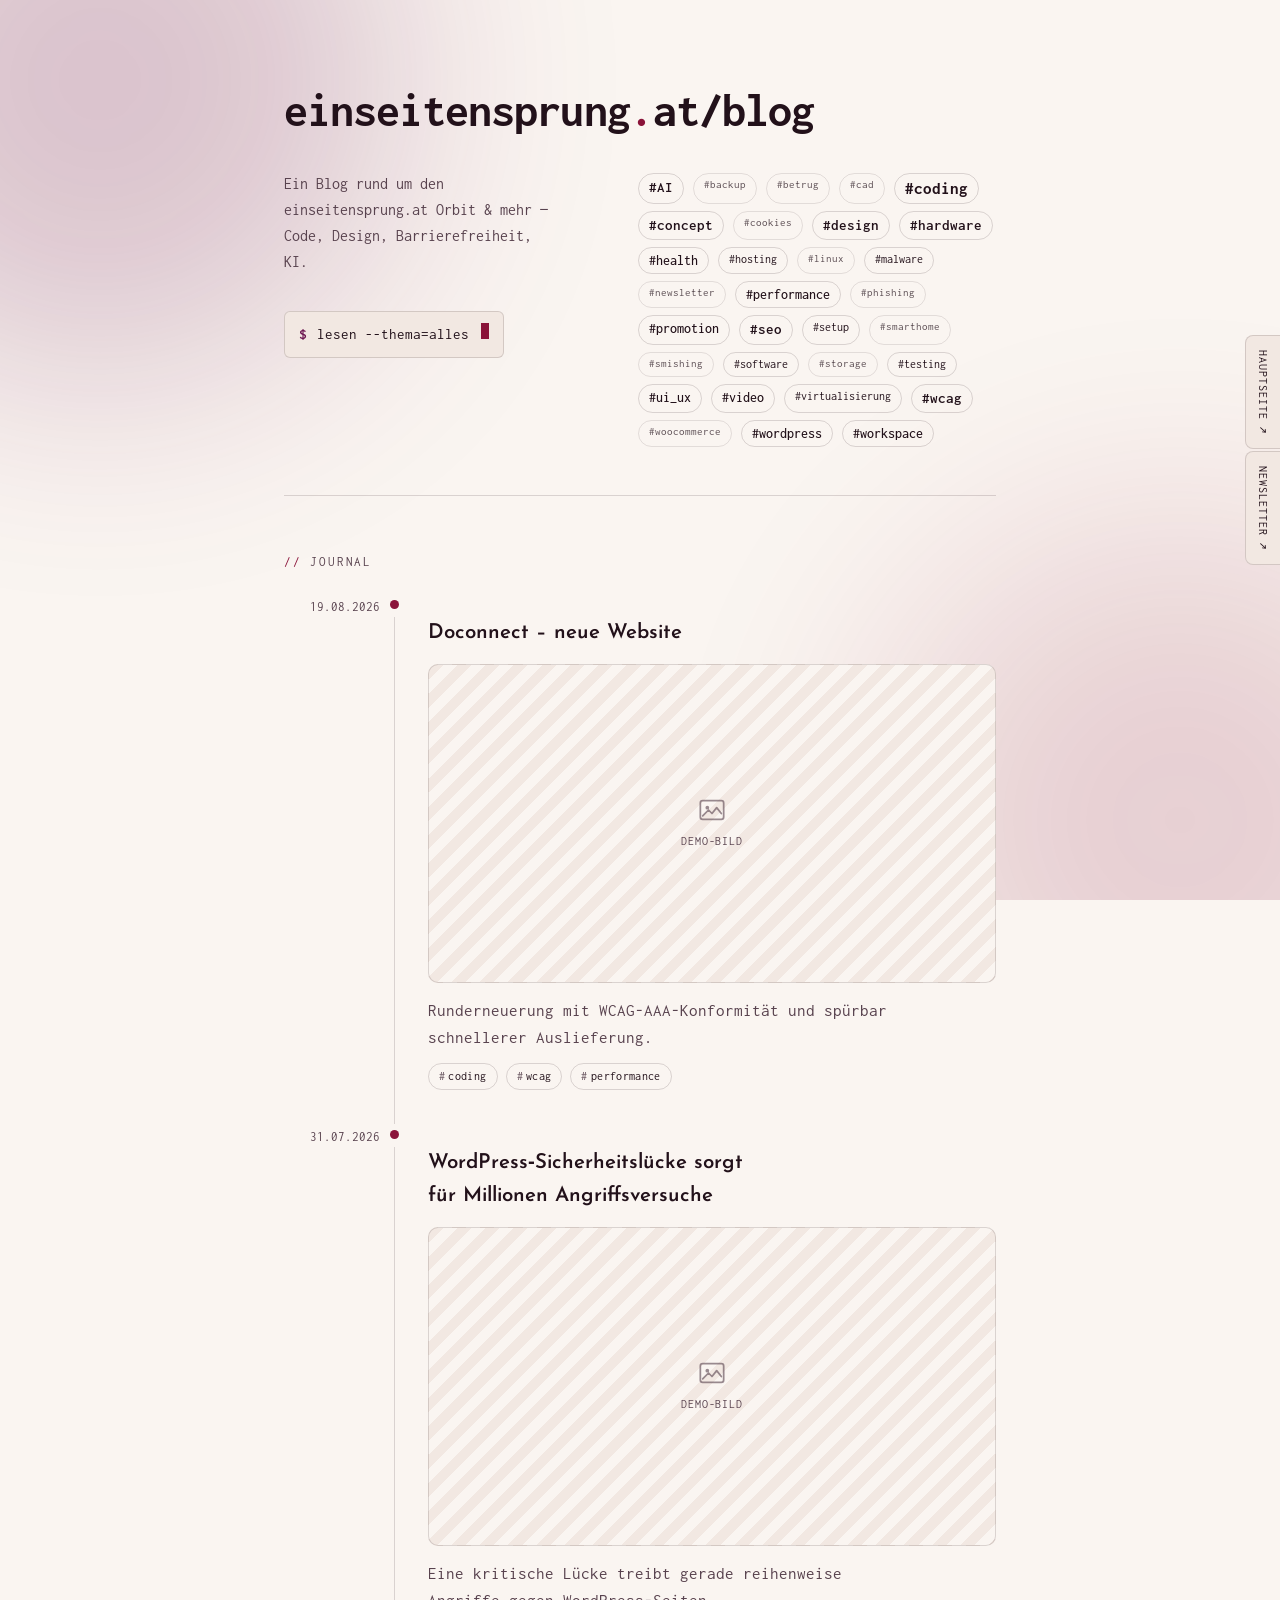
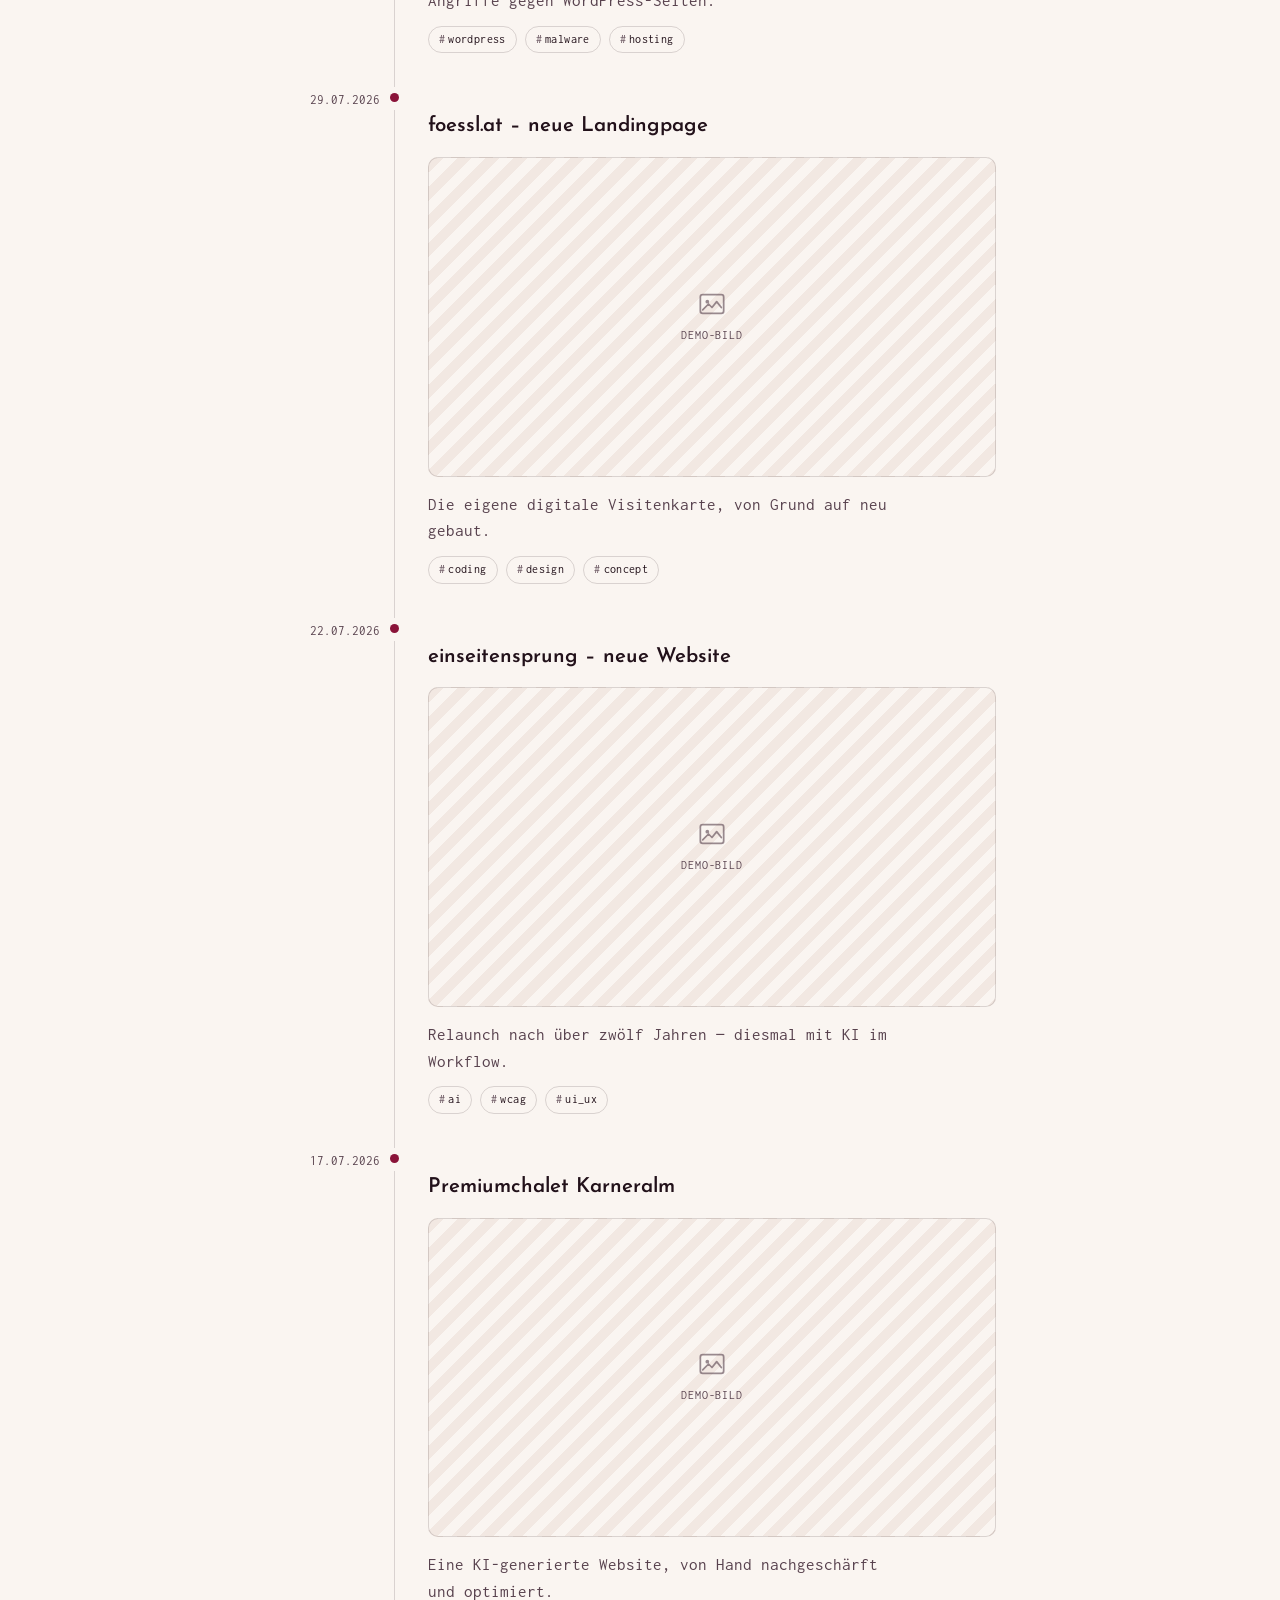
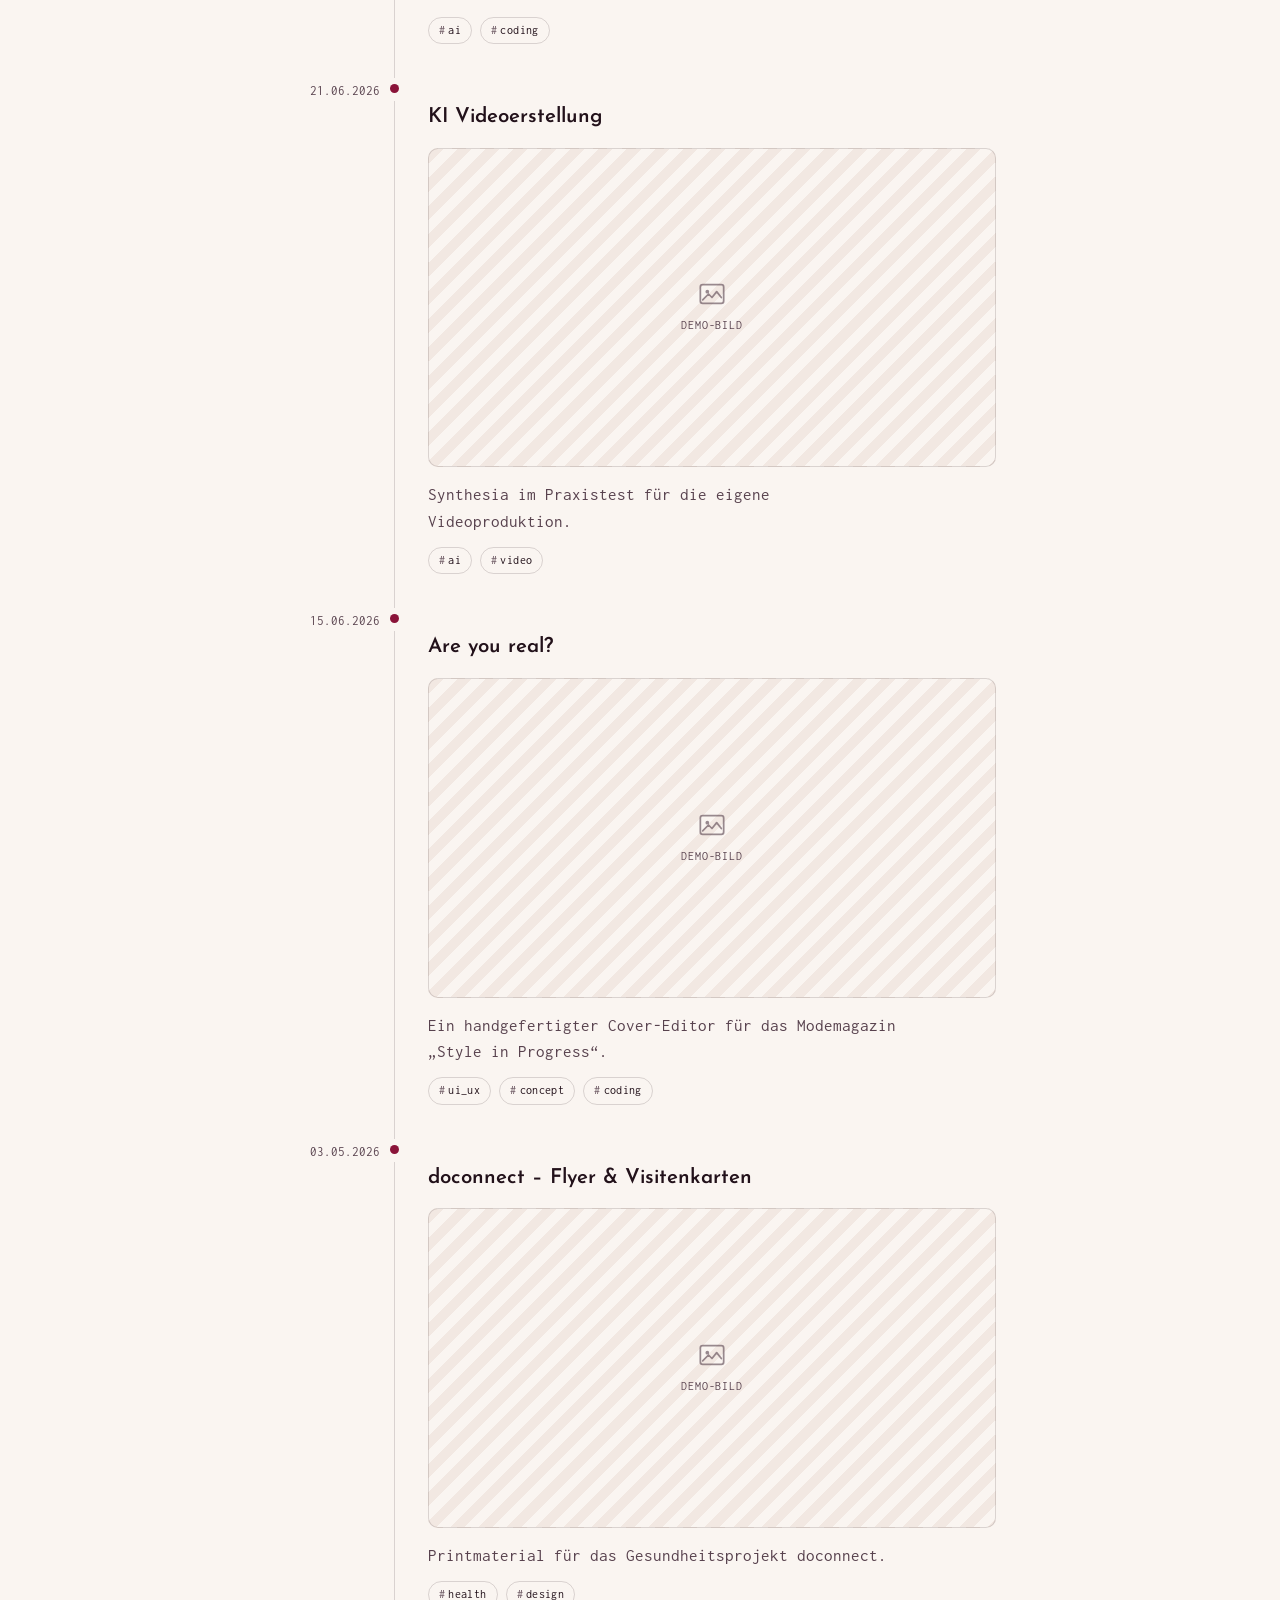
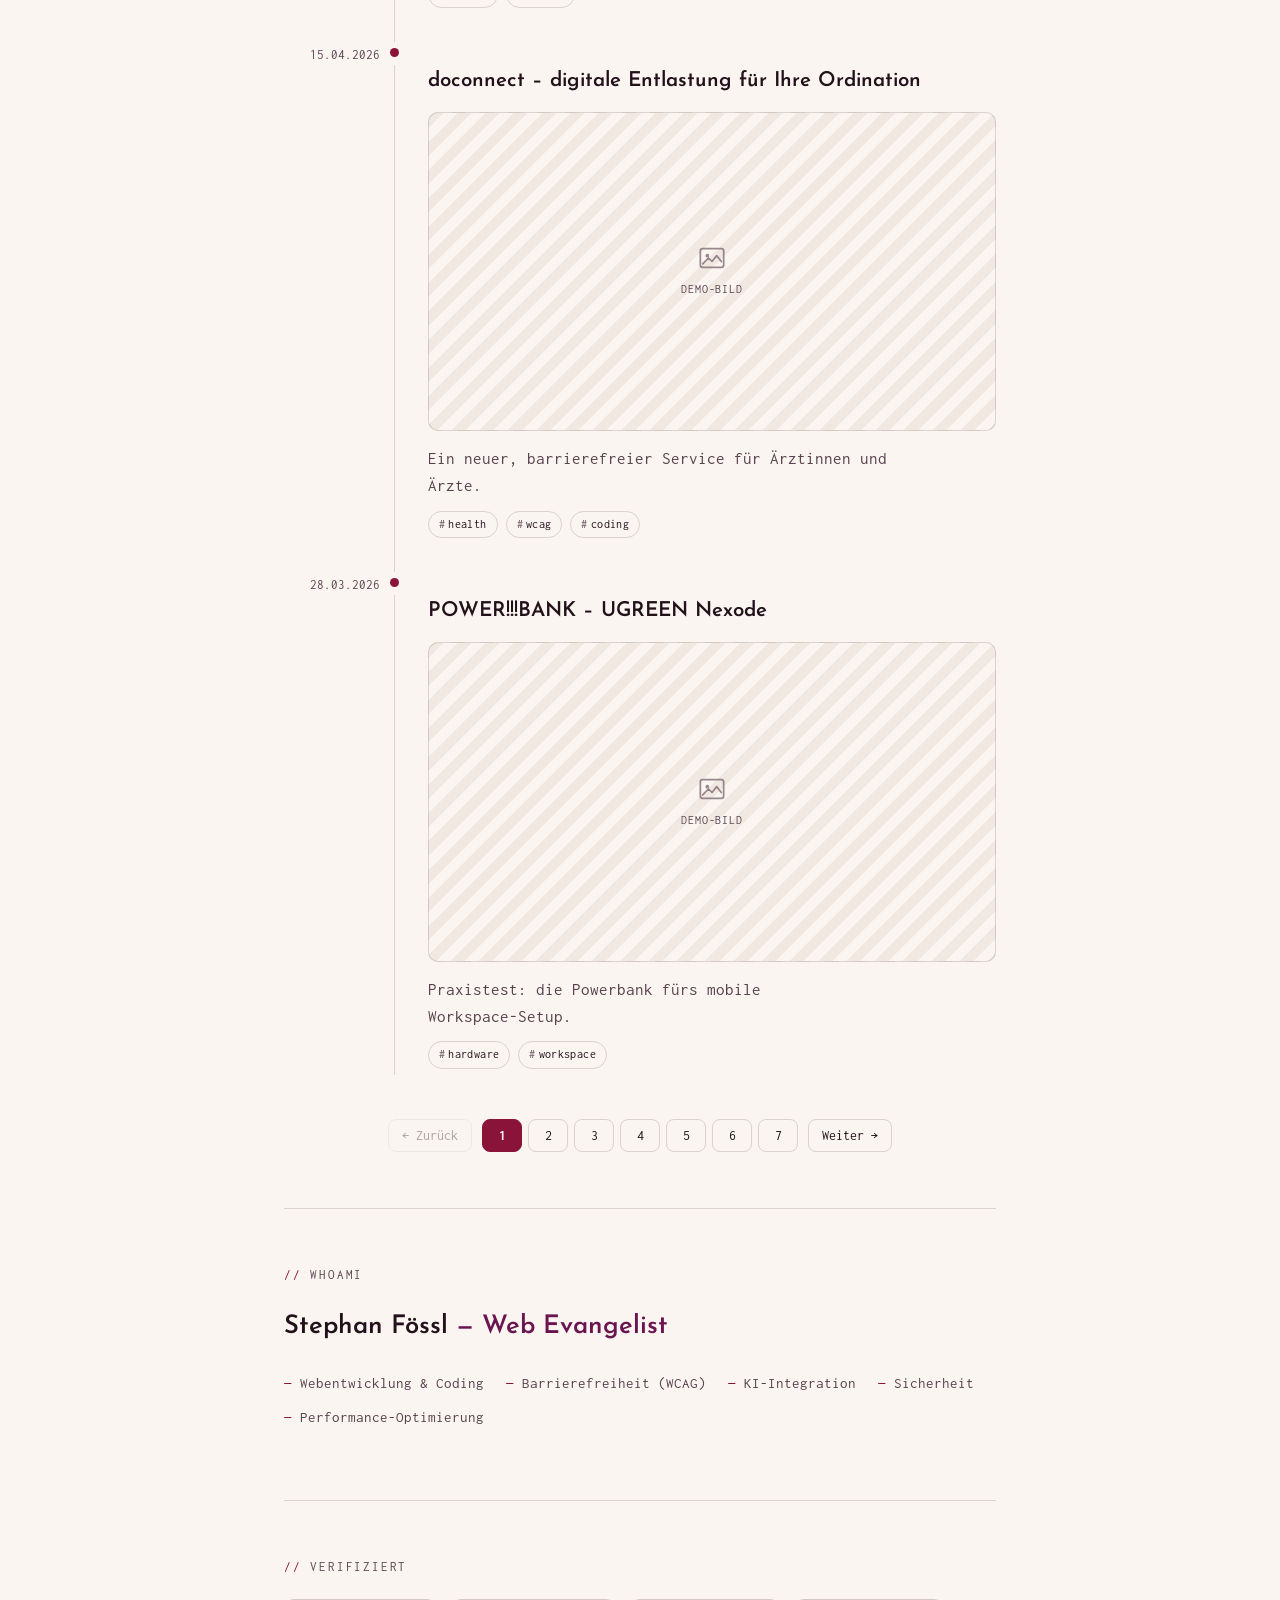
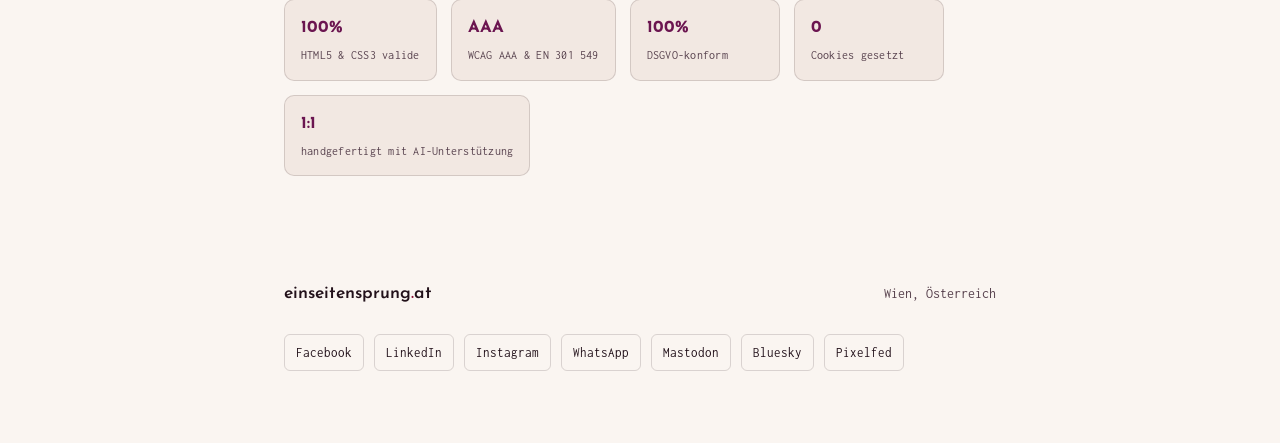
==== index.html @ eaf0a6da "Mobile: Floating Action Button für Hauptseite/Newsletter ergänzen Unter 900px Breite ersetzt ein FAB" ====
<!doctype html>
<html lang="de">
<head>
<meta charset="utf-8">
<meta name="viewport" content="width=device-width, initial-scale=1">
<title>Einseitensprung Journal</title>
<meta name="description" content="Ein handgebauter Onepager im Look von einseitensprung.at/blog — Journal-Feed, Verifiziert-Siegel und Kontakt.">
<link rel="preconnect" href="https://fonts.googleapis.com">
<link rel="preconnect" href="https://fonts.gstatic.com" crossorigin>
<link href="https://fonts.googleapis.com/css2?family=Josefin+Sans:wght@300;500;600;700&family=Inconsolata:wght@400;500;700&display=swap" rel="stylesheet">
<link rel="stylesheet" href="assets/style.css">

</head>
<body>
<svg width="0" height="0" style="position:absolute" aria-hidden="true">
  <symbol id="icon-image" viewBox="0 0 24 24">
    <rect x="2" y="4" width="20" height="16" rx="2" fill="none" stroke="currentColor" stroke-width="1.5"/>
    <circle cx="8" cy="10" r="1.6" fill="currentColor"/>
    <path d="M4 17l5-5 3 3 4-5 4 5" fill="none" stroke="currentColor" stroke-width="1.5" stroke-linecap="round" stroke-linejoin="round"/>
  </symbol>
</svg>
<div class="glow" aria-hidden="true"></div>

<nav class="side-links" aria-label="Schnellzugriff">
  <a href="https://einseitensprung.at/" target="_blank" rel="noopener">Hauptseite &#8599;</a>
  <a href="https://einseitensprung.at/newsletter/" target="_blank" rel="noopener">Newsletter &#8599;</a>
</nav>

<div class="fab" id="fab">
  <button type="button" class="fab-toggle" aria-haspopup="true" aria-expanded="false" aria-controls="fab-menu" aria-label="Schnellzugriff öffnen">
    <span class="fab-icon" aria-hidden="true"></span>
  </button>
  <div class="fab-menu" id="fab-menu">
    <a href="https://einseitensprung.at/" target="_blank" rel="noopener">Hauptseite &#8599;</a>
    <a href="https://einseitensprung.at/newsletter/" target="_blank" rel="noopener">Newsletter &#8599;</a>
  </div>
</div>

<div class="wrap">

  <header class="hero">
    <h1 class="wordmark">einseitensprung<span class="dot">.</span>at/blog</h1>
    <div class="hero-body">
      <div class="intro">
        <p class="tagline">Ein Blog rund um den einseitensprung.at&nbsp;Orbit &amp; mehr &mdash; Code, Design, Barrierefreiheit, KI.</p>
        <div class="prompt">
          <span class="sym">$</span> lesen --thema=alles<span class="cursor" aria-hidden="true"></span>
        </div>
      </div>
      <nav class="tagcloud" aria-label="Themen">
        <a class="cloud-tag t2 c-plum" href="https://einseitensprung.at/blog/search.asp?tag=AI" target="_blank" rel="noopener">#AI</a>
        <a class="cloud-tag t5 c-blue" href="https://einseitensprung.at/blog/search.asp?tag=backup" target="_blank" rel="noopener">#backup</a>
        <a class="cloud-tag t5 c-plum" href="https://einseitensprung.at/blog/search.asp?tag=betrug" target="_blank" rel="noopener">#betrug</a>
        <a class="cloud-tag t5 c-blue" href="https://einseitensprung.at/blog/search.asp?tag=cad" target="_blank" rel="noopener">#cad</a>
        <a class="cloud-tag t1 c-blue" href="https://einseitensprung.at/blog/search.asp?tag=coding" target="_blank" rel="noopener">#coding</a>
        <a class="cloud-tag t2 c-magenta" href="https://einseitensprung.at/blog/search.asp?tag=concept" target="_blank" rel="noopener">#concept</a>
        <a class="cloud-tag t5 c-cyan" href="https://einseitensprung.at/blog/search.asp?tag=cookies" target="_blank" rel="noopener">#cookies</a>
        <a class="cloud-tag t2 c-magenta" href="https://einseitensprung.at/blog/search.asp?tag=design" target="_blank" rel="noopener">#design</a>
        <a class="cloud-tag t2 c-blue" href="https://einseitensprung.at/blog/search.asp?tag=hardware" target="_blank" rel="noopener">#hardware</a>
        <a class="cloud-tag t3 c-cyan" href="https://einseitensprung.at/blog/search.asp?tag=health" target="_blank" rel="noopener">#health</a>
        <a class="cloud-tag t4 c-blue" href="https://einseitensprung.at/blog/search.asp?tag=hosting" target="_blank" rel="noopener">#hosting</a>
        <a class="cloud-tag t5 c-blue" href="https://einseitensprung.at/blog/search.asp?tag=linux" target="_blank" rel="noopener">#linux</a>
        <a class="cloud-tag t4 c-plum" href="https://einseitensprung.at/blog/search.asp?tag=malware" target="_blank" rel="noopener">#malware</a>
        <a class="cloud-tag t5 c-magenta" href="https://einseitensprung.at/blog/search.asp?tag=newsletter" target="_blank" rel="noopener">#newsletter</a>
        <a class="cloud-tag t3 c-lime" href="https://einseitensprung.at/blog/search.asp?tag=performance" target="_blank" rel="noopener">#performance</a>
        <a class="cloud-tag t5 c-plum" href="https://einseitensprung.at/blog/search.asp?tag=phishing" target="_blank" rel="noopener">#phishing</a>
        <a class="cloud-tag t3 c-magenta" href="https://einseitensprung.at/blog/search.asp?tag=promotion" target="_blank" rel="noopener">#promotion</a>
        <a class="cloud-tag t2 c-lime" href="https://einseitensprung.at/blog/search.asp?tag=seo" target="_blank" rel="noopener">#seo</a>
        <a class="cloud-tag t4 c-blue" href="https://einseitensprung.at/blog/search.asp?tag=setup" target="_blank" rel="noopener">#setup</a>
        <a class="cloud-tag t5 c-blue" href="https://einseitensprung.at/blog/search.asp?tag=smarthome" target="_blank" rel="noopener">#smarthome</a>
        <a class="cloud-tag t5 c-plum" href="https://einseitensprung.at/blog/search.asp?tag=smishing" target="_blank" rel="noopener">#smishing</a>
        <a class="cloud-tag t4 c-blue" href="https://einseitensprung.at/blog/search.asp?tag=software" target="_blank" rel="noopener">#software</a>
        <a class="cloud-tag t5 c-blue" href="https://einseitensprung.at/blog/search.asp?tag=storage" target="_blank" rel="noopener">#storage</a>
        <a class="cloud-tag t4 c-lime" href="https://einseitensprung.at/blog/search.asp?tag=testing" target="_blank" rel="noopener">#testing</a>
        <a class="cloud-tag t3 c-magenta" href="https://einseitensprung.at/blog/search.asp?tag=ui_ux" target="_blank" rel="noopener">#ui_ux</a>
        <a class="cloud-tag t3 c-plum" href="https://einseitensprung.at/blog/search.asp?tag=video" target="_blank" rel="noopener">#video</a>
        <a class="cloud-tag t4 c-blue" href="https://einseitensprung.at/blog/search.asp?tag=virtualisierung" target="_blank" rel="noopener">#virtualisierung</a>
        <a class="cloud-tag t2 c-cyan" href="https://einseitensprung.at/blog/search.asp?tag=wcag" target="_blank" rel="noopener">#wcag</a>
        <a class="cloud-tag t5 c-blue" href="https://einseitensprung.at/blog/search.asp?tag=woocommerce" target="_blank" rel="noopener">#woocommerce</a>
        <a class="cloud-tag t3 c-blue" href="https://einseitensprung.at/blog/search.asp?tag=wordpress" target="_blank" rel="noopener">#wordpress</a>
        <a class="cloud-tag t3 c-blue" href="https://einseitensprung.at/blog/search.asp?tag=workspace" target="_blank" rel="noopener">#workspace</a>
      </nav>
    </div>
  </header>

  <main>

  <section aria-labelledby="journal-label">
    <h2 class="label" id="journal-label">journal</h2>

    <div class="rail">

      <div class="rail-item">
        <div class="rail-date">19.08.2026</div>
        <div class="rail-line"></div>
        <div class="entry">
          <h3>Doconnect &ndash; neue Website</h3>
          <div class="entry-media" aria-hidden="true">
            <svg class="entry-media-icon" viewBox="0 0 24 24"><use href="#icon-image"></use></svg>
            <span>Demo-Bild</span>
          </div>
          <p>Runderneuerung mit WCAG&#8209;AAA&#8209;Konformität und spürbar schnellerer Auslieferung.</p>
          <div class="tags">
            <span class="tag">coding</span>
            <span class="tag">wcag</span>
            <span class="tag">performance</span>
          </div>
        </div>
      </div>

      <div class="rail-item">
        <div class="rail-date">31.07.2026</div>
        <div class="rail-line"></div>
        <div class="entry">
          <h3>WordPress&#8209;Sicherheitslücke sorgt für Millionen Angriffsversuche</h3>
          <div class="entry-media" aria-hidden="true">
            <svg class="entry-media-icon" viewBox="0 0 24 24"><use href="#icon-image"></use></svg>
            <span>Demo-Bild</span>
          </div>
          <p>Eine kritische Lücke treibt gerade reihenweise Angriffe gegen WordPress&#8209;Seiten.</p>
          <div class="tags">
            <span class="tag">wordpress</span>
            <span class="tag">malware</span>
            <span class="tag">hosting</span>
          </div>
        </div>
      </div>

      <div class="rail-item">
        <div class="rail-date">29.07.2026</div>
        <div class="rail-line"></div>
        <div class="entry">
          <h3>foessl.at &ndash; neue Landingpage</h3>
          <div class="entry-media" aria-hidden="true">
            <svg class="entry-media-icon" viewBox="0 0 24 24"><use href="#icon-image"></use></svg>
            <span>Demo-Bild</span>
          </div>
          <p>Die eigene digitale Visitenkarte, von Grund auf neu gebaut.</p>
          <div class="tags">
            <span class="tag">coding</span>
            <span class="tag">design</span>
            <span class="tag">concept</span>
          </div>
        </div>
      </div>

      <div class="rail-item">
        <div class="rail-date">22.07.2026</div>
        <div class="rail-line"></div>
        <div class="entry">
          <h3>einseitensprung &ndash; neue Website</h3>
          <div class="entry-media" aria-hidden="true">
            <svg class="entry-media-icon" viewBox="0 0 24 24"><use href="#icon-image"></use></svg>
            <span>Demo-Bild</span>
          </div>
          <p>Relaunch nach über zwölf Jahren &mdash; diesmal mit KI im Workflow.</p>
          <div class="tags">
            <span class="tag">ai</span>
            <span class="tag">wcag</span>
            <span class="tag">ui_ux</span>
          </div>
        </div>
      </div>

      <div class="rail-item">
        <div class="rail-date">17.07.2026</div>
        <div class="rail-line"></div>
        <div class="entry">
          <h3>Premiumchalet Karneralm</h3>
          <div class="entry-media" aria-hidden="true">
            <svg class="entry-media-icon" viewBox="0 0 24 24"><use href="#icon-image"></use></svg>
            <span>Demo-Bild</span>
          </div>
          <p>Eine KI&#8209;generierte Website, von Hand nachgeschärft und optimiert.</p>
          <div class="tags">
            <span class="tag">ai</span>
            <span class="tag">coding</span>
          </div>
        </div>
      </div>

      <div class="rail-item">
        <div class="rail-date">21.06.2026</div>
        <div class="rail-line"></div>
        <div class="entry">
          <h3>KI Videoerstellung</h3>
          <div class="entry-media" aria-hidden="true">
            <svg class="entry-media-icon" viewBox="0 0 24 24"><use href="#icon-image"></use></svg>
            <span>Demo-Bild</span>
          </div>
          <p>Synthesia im Praxistest für die eigene Videoproduktion.</p>
          <div class="tags">
            <span class="tag">ai</span>
            <span class="tag">video</span>
          </div>
        </div>
      </div>

      <div class="rail-item">
        <div class="rail-date">15.06.2026</div>
        <div class="rail-line"></div>
        <div class="entry">
          <h3>Are you real?</h3>
          <div class="entry-media" aria-hidden="true">
            <svg class="entry-media-icon" viewBox="0 0 24 24"><use href="#icon-image"></use></svg>
            <span>Demo-Bild</span>
          </div>
          <p>Ein handgefertigter Cover&#8209;Editor für das Modemagazin „Style in Progress&ldquo;.</p>
          <div class="tags">
            <span class="tag">ui_ux</span>
            <span class="tag">concept</span>
            <span class="tag">coding</span>
          </div>
        </div>
      </div>

      <div class="rail-item">
        <div class="rail-date">03.05.2026</div>
        <div class="rail-line"></div>
        <div class="entry">
          <h3>doconnect &ndash; Flyer &amp; Visitenkarten</h3>
          <div class="entry-media" aria-hidden="true">
            <svg class="entry-media-icon" viewBox="0 0 24 24"><use href="#icon-image"></use></svg>
            <span>Demo-Bild</span>
          </div>
          <p>Printmaterial für das Gesundheitsprojekt doconnect.</p>
          <div class="tags">
            <span class="tag">health</span>
            <span class="tag">design</span>
          </div>
        </div>
      </div>

      <div class="rail-item">
        <div class="rail-date">15.04.2026</div>
        <div class="rail-line"></div>
        <div class="entry">
          <h3>doconnect &ndash; digitale Entlastung für Ihre Ordination</h3>
          <div class="entry-media" aria-hidden="true">
            <svg class="entry-media-icon" viewBox="0 0 24 24"><use href="#icon-image"></use></svg>
            <span>Demo-Bild</span>
          </div>
          <p>Ein neuer, barrierefreier Service für Ärztinnen und Ärzte.</p>
          <div class="tags">
            <span class="tag">health</span>
            <span class="tag">wcag</span>
            <span class="tag">coding</span>
          </div>
        </div>
      </div>

      <div class="rail-item">
        <div class="rail-date">28.03.2026</div>
        <div class="rail-line"></div>
        <div class="entry">
          <h3>POWER!!!BANK &ndash; UGREEN Nexode</h3>
          <div class="entry-media" aria-hidden="true">
            <svg class="entry-media-icon" viewBox="0 0 24 24"><use href="#icon-image"></use></svg>
            <span>Demo-Bild</span>
          </div>
          <p>Praxistest: die Powerbank fürs mobile Workspace&#8209;Setup.</p>
          <div class="tags">
            <span class="tag">hardware</span>
            <span class="tag">workspace</span>
          </div>
        </div>
      </div>

    </div>

    <nav class="pagination" aria-label="Journal-Seiten (Demo)">
      <button type="button" class="page-btn page-prev" disabled>&larr; Zurück</button>
      <div class="page-numbers">
        <button type="button" class="page-btn page-num is-active" aria-current="page">1</button>
        <button type="button" class="page-btn page-num">2</button>
        <button type="button" class="page-btn page-num">3</button>
        <button type="button" class="page-btn page-num">4</button>
        <button type="button" class="page-btn page-num">5</button>
        <button type="button" class="page-btn page-num">6</button>
        <button type="button" class="page-btn page-num">7</button>
      </div>
      <button type="button" class="page-btn page-next">Weiter &rarr;</button>
    </nav>
   
  </section>

  <section aria-labelledby="whoami-label">
    <h2 class="label" id="whoami-label">whoami</h2>
    <div class="about">
      <div class="who">Stephan Fössl <span class="role">— Web Evangelist</span></div>
      <ul class="focus-list">
        <li>Webentwicklung &amp; Coding</li>
        <li>Barrierefreiheit (WCAG)</li>
        <li>KI-Integration</li>
        <li>Sicherheit</li>
        <li>Performance-Optimierung</li>
      </ul>
    </div>
  </section>

  <section aria-labelledby="verified-label">
    <h2 class="label" id="verified-label">verifiziert</h2>
    <div class="seals">
      <div class="seal"><span class="big">100%</span><span class="small">HTML5 &amp; CSS3 valide</span></div>
      <div class="seal"><span class="big">AAA</span><span class="small">WCAG AAA &amp; EN&nbsp;301&nbsp;549</span></div>
      <div class="seal"><span class="big">100%</span><span class="small">DSGVO&#8209;konform</span></div>
      <div class="seal"><span class="big">0</span><span class="small">Cookies gesetzt</span></div>
      <div class="seal"><span class="big">1:1</span><span class="small">handgefertigt mit AI&#8209;Unterstützung</span></div>
    </div>
  </section>

  </main>

  <footer>
    <div class="connect-line">
      <a class="site" href="https://einseitensprung.at/" target="_blank" rel="noopener">einseitensprung<span class="dot">.</span>at</a>
      <span class="meta">Wien, Österreich</span>
    </div>
    <nav class="socials" aria-label="Social Media">
      <a href="https://facebook.com/einseitensprung" target="_blank" rel="noopener">Facebook</a>
      <a href="https://linkedin.com/in/stephan-foessl" target="_blank" rel="noopener">LinkedIn</a>
      <a href="https://www.instagram.com/einseitensprung" target="_blank" rel="noopener">Instagram</a>
      <a href="https://wa.me/+436648585136" target="_blank" rel="noopener">WhatsApp</a>
      <a href="https://wien.rocks/@einseitensprung" target="_blank" rel="noopener">Mastodon</a>
      <a href="https://bsky.app/profile/stephanfoessl.bsky.social" target="_blank" rel="noopener">Bluesky</a>
      <a href="https://pixelfed.social/stephan_foessl" target="_blank" rel="noopener">Pixelfed</a>
    </nav>
    
  </footer>

</div>

<script src="assets/script.js"></script>
</body>
</html>
---- assets/style.css ----
:root{
  --paper:#faf5f1;
  --paper-raised:#f2e8e2;
  --ink:#22111a;
  --ink-soft:#58424e;
  --rule: rgba(34,17,26,0.15);
  --plum:#6b1550;
  --magenta:#8a1339;
  --blue:#1f3a73;
  --lime:#2e4712;
  --cyan:#0e4747;
  --shadow: rgba(34,17,26,0.28);
}

@media (prefers-color-scheme: dark){
  :root:not([data-theme="light"]){
    --paper:#170e14;
    --paper-raised:#241621;
    --ink:#f5ece8;
    --ink-soft:#c7aec0;
    --rule: rgba(245,236,232,0.18);
    --plum:#e35aa8;
    --magenta:#ff7fc4;
    --blue:#86a8ee;
    --lime:#a3c46e;
    --cyan:#5fd6d6;
    --shadow: rgba(0,0,0,0.55);
  }
}

:root[data-theme="dark"]{
  --paper:#170e14;
  --paper-raised:#241621;
  --ink:#f5ece8;
  --ink-soft:#c7aec0;
  --rule: rgba(245,236,232,0.18);
  --plum:#e35aa8;
  --magenta:#ff7fc4;
  --blue:#86a8ee;
  --lime:#a3c46e;
  --cyan:#5fd6d6;
  --shadow: rgba(0,0,0,0.55);
}

*{ box-sizing:border-box; }

.glow{
  position:fixed;
  inset:0;
  overflow:hidden;
  pointer-events:none;
  z-index:0;
}
.glow::before, .glow::after{
  content:"";
  position:absolute;
  width:600px;
  height:600px;
  border-radius:50%;
  filter:blur(120px);
}
.glow::before{ top:-220px; left:-200px; background:var(--plum); opacity:.22; }
.glow::after{ bottom:-220px; right:-200px; background:var(--magenta); opacity:.16; }

.wrap{ position:relative; z-index:1; }

body{
  margin:0;
  background:var(--paper);
  color:var(--ink);
  font-family:'Inconsolata', ui-monospace, 'SFMono-Regular', Menlo, monospace;
  font-size:16px;
  line-height:1.6;
  -webkit-font-smoothing:antialiased;
}

a{ color:var(--plum); }
a:focus-visible, button:focus-visible, .rail-item:focus-visible{
  outline:2px solid var(--magenta);
  outline-offset:3px;
  border-radius:2px;
}

h1,h2,h3,.display{
  font-family:'Josefin Sans', 'Century Gothic', Futura, sans-serif;
  font-weight:600;
  text-wrap:balance;
  margin:0;
}

.wrap{
  max-width:760px;
  margin:0 auto;
  padding:0 24px;
}

/* ---------- Hero ---------- */

.hero{
  padding:72px 0 48px;
  border-bottom:1px solid var(--rule);
}

.wordmark{
  font-family:'Inconsolata', ui-monospace, 'SFMono-Regular', Menlo, monospace;
  font-size:clamp(1.15rem, 6vw, 3rem);
  font-weight:700;
  letter-spacing:-0.02em;
  color:var(--ink);
  white-space:nowrap;
}
.wordmark .dot{
  display:inline-block;
  color:var(--magenta);
  animation:dot-jump 1.8s ease-in-out infinite;
}
@keyframes dot-jump{
  0%, 20%, 50%, 80%, 100%{ transform:translateY(0); }
  40%{ transform:translateY(-0.28em); }
  60%{ transform:translateY(-0.12em); }
}

.hero-body{
  display:flex;
  flex-wrap:wrap;
  gap:36px;
  margin-top:22px;
  align-items:flex-start;
}

.intro{ flex:1 1 260px; min-width:220px; }

.tagline{
  margin-top:0;
  max-width:34ch;
  color:var(--ink-soft);
  font-size:1.02rem;
}

.tagcloud{
  flex:1 1 300px;
  min-width:240px;
  display:flex;
  flex-wrap:wrap;
  align-content:flex-start;
  gap:7px 9px;
  padding-top:2px;
}
.cloud-tag{
  --tag-c:var(--plum);
  text-decoration:none;
  color:var(--ink);
  border:1px solid var(--rule);
  border-radius:999px;
  padding:3px 10px;
  line-height:1.4;
  white-space:nowrap;
}
.cloud-tag:hover, .cloud-tag:focus-visible{
  border-color:var(--tag-c);
  color:var(--tag-c);
  background:var(--paper-raised);
}
.cloud-tag.t1{ font-size:1.05rem; font-weight:700; }
.cloud-tag.t2{ font-size:0.94rem; font-weight:600; }
.cloud-tag.t3{ font-size:0.85rem; font-weight:500; }
.cloud-tag.t4{ font-size:0.76rem; font-weight:400; }
.cloud-tag.t5{ font-size:0.7rem; font-weight:400; opacity:.72; }
.cloud-tag.c-blue{ --tag-c:var(--blue); }
.cloud-tag.c-magenta{ --tag-c:var(--magenta); }
.cloud-tag.c-lime{ --tag-c:var(--lime); }
.cloud-tag.c-cyan{ --tag-c:var(--cyan); }
.cloud-tag.c-plum{ --tag-c:var(--plum); }

.prompt{
  margin-top:20px;
  display:inline-flex;
  align-items:baseline;
  gap:10px;
  font-size:0.95rem;
  color:var(--ink);
  background:var(--paper-raised);
  border:1px solid var(--rule);
  border-radius:6px;
  padding:10px 14px;
}
.prompt .sym{ color:var(--plum); font-weight:700; }
.cursor{
  display:inline-block;
  width:8px; height:1.1em;
  background:var(--magenta);
  margin-left:2px;
  animation:blink 1.1s steps(1) infinite;
  vertical-align:text-bottom;
}
@media (prefers-reduced-motion: reduce){
  .cursor{ animation:none; opacity:.75; }
  .wordmark .dot{ animation:none; }
  .fab-icon, .fab-menu, .fab-menu a{ transition:none; }
}
@keyframes blink{ 50%{ opacity:0; } }

/* ---------- Section labels ---------- */

.label{
  font-family:'Inconsolata', ui-monospace, 'SFMono-Regular', Menlo, monospace;
  font-weight:400;
  font-size:0.8rem;
  letter-spacing:0.14em;
  text-transform:uppercase;
  color:var(--ink-soft);
  margin:0 0 22px;
}
.label::before{ content:"// "; color:var(--magenta); }

section{ padding:56px 0; border-bottom:1px solid var(--rule); }
section:last-of-type{ border-bottom:none; }

/* ---------- Journal / log feed ---------- */

.rail{
  display:grid;
  grid-template-columns:96px 1fr;
  column-gap:48px;
}

.rail-item{
  display:contents;
}

.rail-date{
  grid-column:1;
  position:relative;
  font-size:0.82rem;
  color:var(--ink-soft);
  padding-top:2px;
  text-align:right;
  font-variant-numeric:tabular-nums;
}

.rail-date::after{
  content:"";
  position:absolute;
  top:6px;
  right:-19px;
  width:9px; height:9px;
  border-radius:50%;
  background:var(--magenta);
  box-shadow:0 0 0 3px var(--paper);
}

.rail-line{
  grid-column:1;
  position:relative;
}
.rail-line::before{
  content:"";
  position:absolute;
  top:0; bottom:0;
  right:-15px;
  width:1px;
  background:var(--rule);
}

.entry{
  grid-column:2;
  padding-bottom:34px;
}
.rail-item:last-child .entry{ padding-bottom:6px; }

.entry h3{
  font-size:1.28rem;
  margin-bottom:6px;
  color:var(--ink);
}

.entry p{
  margin:0 0 12px;
  color:var(--ink-soft);
  font-size:1.08rem;
  line-height:1.55;
  max-width:52ch;
}

.tags{ display:flex; flex-wrap:wrap; gap:8px; }
.tag{
  display:inline-flex;
  align-items:center;
  gap:3px;
  font-size:0.76rem;
  letter-spacing:0.03em;
  padding:3px 10px;
  border:1px solid var(--rule);
  border-radius:999px;
  color:var(--ink);
}
.tag::before{ content:"#"; color:var(--ink-soft); }

.entry-media{
  width:100%;
  aspect-ratio:16/9;
  margin:14px 0;
  border:1px solid var(--rule);
  border-radius:10px;
  background:repeating-linear-gradient(135deg, var(--paper-raised) 0px, var(--paper-raised) 10px, var(--paper) 10px, var(--paper) 20px);
  display:flex;
  flex-direction:column;
  align-items:center;
  justify-content:center;
  gap:8px;
  color:var(--ink-soft);
}
.entry-media-icon{ width:28px; height:28px; opacity:.6; }
.entry-media span{
  font-size:0.72rem;
  letter-spacing:0.08em;
  text-transform:uppercase;
}

/* ---------- Pagination ---------- */

.pagination{
  display:flex;
  align-items:center;
  justify-content:center;
  flex-wrap:wrap;
  gap:10px;
  margin-top:44px;
}
.page-numbers{ display:flex; flex-wrap:wrap; gap:6px; }
.page-btn{
  font-family:'Inconsolata', monospace;
  font-size:0.85rem;
  color:var(--ink);
  background:transparent;
  border:1px solid var(--rule);
  border-radius:8px;
  padding:8px 13px;
  cursor:pointer;
  transition:border-color .15s, color .15s, background .15s, transform .15s;
}
.page-btn:hover:not(:disabled):not(.is-active){
  border-color:var(--magenta);
  color:var(--magenta);
  background:var(--paper-raised);
  transform:translateY(-1px);
}
.page-btn:active:not(:disabled):not(.is-active){ transform:translateY(0); }
.page-num{ min-width:40px; text-align:center; }
.page-btn.is-active{
  background:var(--magenta);
  border-color:var(--magenta);
  color:var(--paper);
  font-weight:700;
  cursor:default;
}
.page-btn:disabled{ opacity:.35; cursor:not-allowed; }
.pagination-note{
  width:100%;
  text-align:center;
  margin-top:14px;
  font-size:0.76rem;
  color:var(--ink-soft);
}

/* ---------- About ---------- */

.about{
  display:grid;
  grid-template-columns:1fr;
  gap:18px;
}
.about .who{
  font-family:'Josefin Sans', sans-serif;
  font-size:1.6rem;
  font-weight:600;
}
.about .role{ color:var(--plum); }
.focus-list{
  display:flex;
  flex-wrap:wrap;
  gap:10px 22px;
  margin-top:6px;
  padding:0;
  list-style:none;
  color:var(--ink-soft);
  font-size:0.92rem;
}
.focus-list li::before{ content:"— "; color:var(--magenta); }

/* ---------- Verified / seals ---------- */

.seals{
  display:flex;
  flex-wrap:wrap;
  gap:14px;
}
.seal{
  border:1px solid var(--rule);
  border-radius:10px;
  padding:14px 16px;
  min-width:150px;
  background:var(--paper-raised);
}
.seal .big{
  font-family:'Josefin Sans', sans-serif;
  font-weight:700;
  font-size:1.05rem;
  color:var(--plum);
}
.seal .small{
  display:block;
  margin-top:4px;
  font-size:0.76rem;
  color:var(--ink-soft);
  letter-spacing:0.02em;
}

/* ---------- Sticky side links ---------- */

.side-links{
  position:fixed;
  right:0;
  top:50%;
  transform:translateY(-50%);
  z-index:5;
  display:flex;
  flex-direction:column;
  gap:2px;
}
.side-links a{
  writing-mode:vertical-rl;
  text-orientation:mixed;
  text-decoration:none;
  font-size:0.78rem;
  letter-spacing:0.08em;
  text-transform:uppercase;
  color:var(--ink);
  background:var(--paper-raised);
  border:1px solid var(--rule);
  border-right:none;
  border-radius:8px 0 0 8px;
  padding:14px 7px;
  transition:background .15s, color .15s, padding-right .15s, border-color .15s;
}
.side-links a:hover, .side-links a:focus-visible{
  color:var(--paper);
  background:var(--magenta);
  border-color:var(--magenta);
  padding-right:11px;
}
@media (max-width:900px){
  .side-links{ display:none; }
}

/* ---------- Mobile FAB (Hauptseite / Newsletter) ---------- */

.fab{
  display:none;
  position:fixed;
  right:18px;
  bottom:18px;
  z-index:6;
}
@media (max-width:900px){
  .fab{ display:block; }
}

.fab-toggle{
  width:52px;
  height:52px;
  border-radius:50%;
  border:none;
  background:var(--magenta);
  color:var(--paper);
  display:flex;
  align-items:center;
  justify-content:center;
  cursor:pointer;
  box-shadow:0 8px 20px var(--shadow);
  transition:background .15s;
}
.fab-icon{
  position:relative;
  width:16px;
  height:16px;
  transition:transform .2s;
}
.fab-icon::before, .fab-icon::after{
  content:"";
  position:absolute;
  background:currentColor;
  border-radius:1px;
}
.fab-icon::before{ left:0; top:50%; width:100%; height:2px; transform:translateY(-50%); }
.fab-icon::after{ top:0; left:50%; width:2px; height:100%; transform:translateX(-50%); }
.fab.is-open .fab-toggle{ background:var(--ink); }
.fab.is-open .fab-icon{ transform:rotate(45deg); }

.fab-menu{
  position:absolute;
  right:0;
  bottom:64px;
  display:flex;
  flex-direction:column;
  align-items:flex-end;
  gap:10px;
  opacity:0;
  pointer-events:none;
  transform:translateY(8px);
  transition:opacity .18s, transform .18s;
}
.fab.is-open .fab-menu{ opacity:1; pointer-events:auto; transform:translateY(0); }
.fab-menu a{
  white-space:nowrap;
  text-decoration:none;
  font-size:0.85rem;
  color:var(--ink);
  background:var(--paper-raised);
  border:1px solid var(--rule);
  border-radius:999px;
  padding:10px 16px;
  box-shadow:0 4px 14px var(--shadow);
  transition:background .15s, color .15s, border-color .15s;
}
.fab-menu a:hover, .fab-menu a:focus-visible{
  color:var(--paper);
  background:var(--magenta);
  border-color:var(--magenta);
}

/* ---------- Footer ---------- */

footer{ padding:48px 0 72px; }
.connect-line{
  display:flex;
  align-items:baseline;
  justify-content:space-between;
  flex-wrap:wrap;
  gap:16px;
  margin-bottom:26px;
}
.connect-line .site{
  font-family:'Josefin Sans', sans-serif;
  font-weight:600;
  font-size:1.1rem;
  color:var(--ink);
  text-decoration:none;
}
.connect-line .site:hover, .connect-line .site:focus-visible{ color:var(--magenta); }
.connect-line .site .dot{ color:var(--magenta); }
.connect-line .meta{ color:var(--ink-soft); font-size:0.86rem; }

.socials{
  display:flex;
  flex-wrap:wrap;
  gap:10px;
}
.socials a{
  text-decoration:none;
  font-size:0.82rem;
  color:var(--ink);
  border:1px solid var(--rule);
  border-radius:6px;
  padding:7px 11px;
  transition:border-color .15s, color .15s;
}
.socials a:hover{ border-color:var(--magenta); color:var(--magenta); }

.fineprint{
  margin-top:30px;
  font-size:0.78rem;
  color:var(--ink-soft);
  border-top:1px solid var(--rule);
  padding-top:20px;
}

@media (max-width:520px){
  .rail{ grid-template-columns:64px 1fr; column-gap:21px; }
  .rail-date::after{ right:-14px; }
  .rail-line::before{ right:-11px; }

  .glow::before, .glow::after{ width:220px; height:220px; filter:blur(45px); }
  .glow::before{ top:-80px; left:-80px; }
  .glow::after{ bottom:-80px; right:-80px; }
}
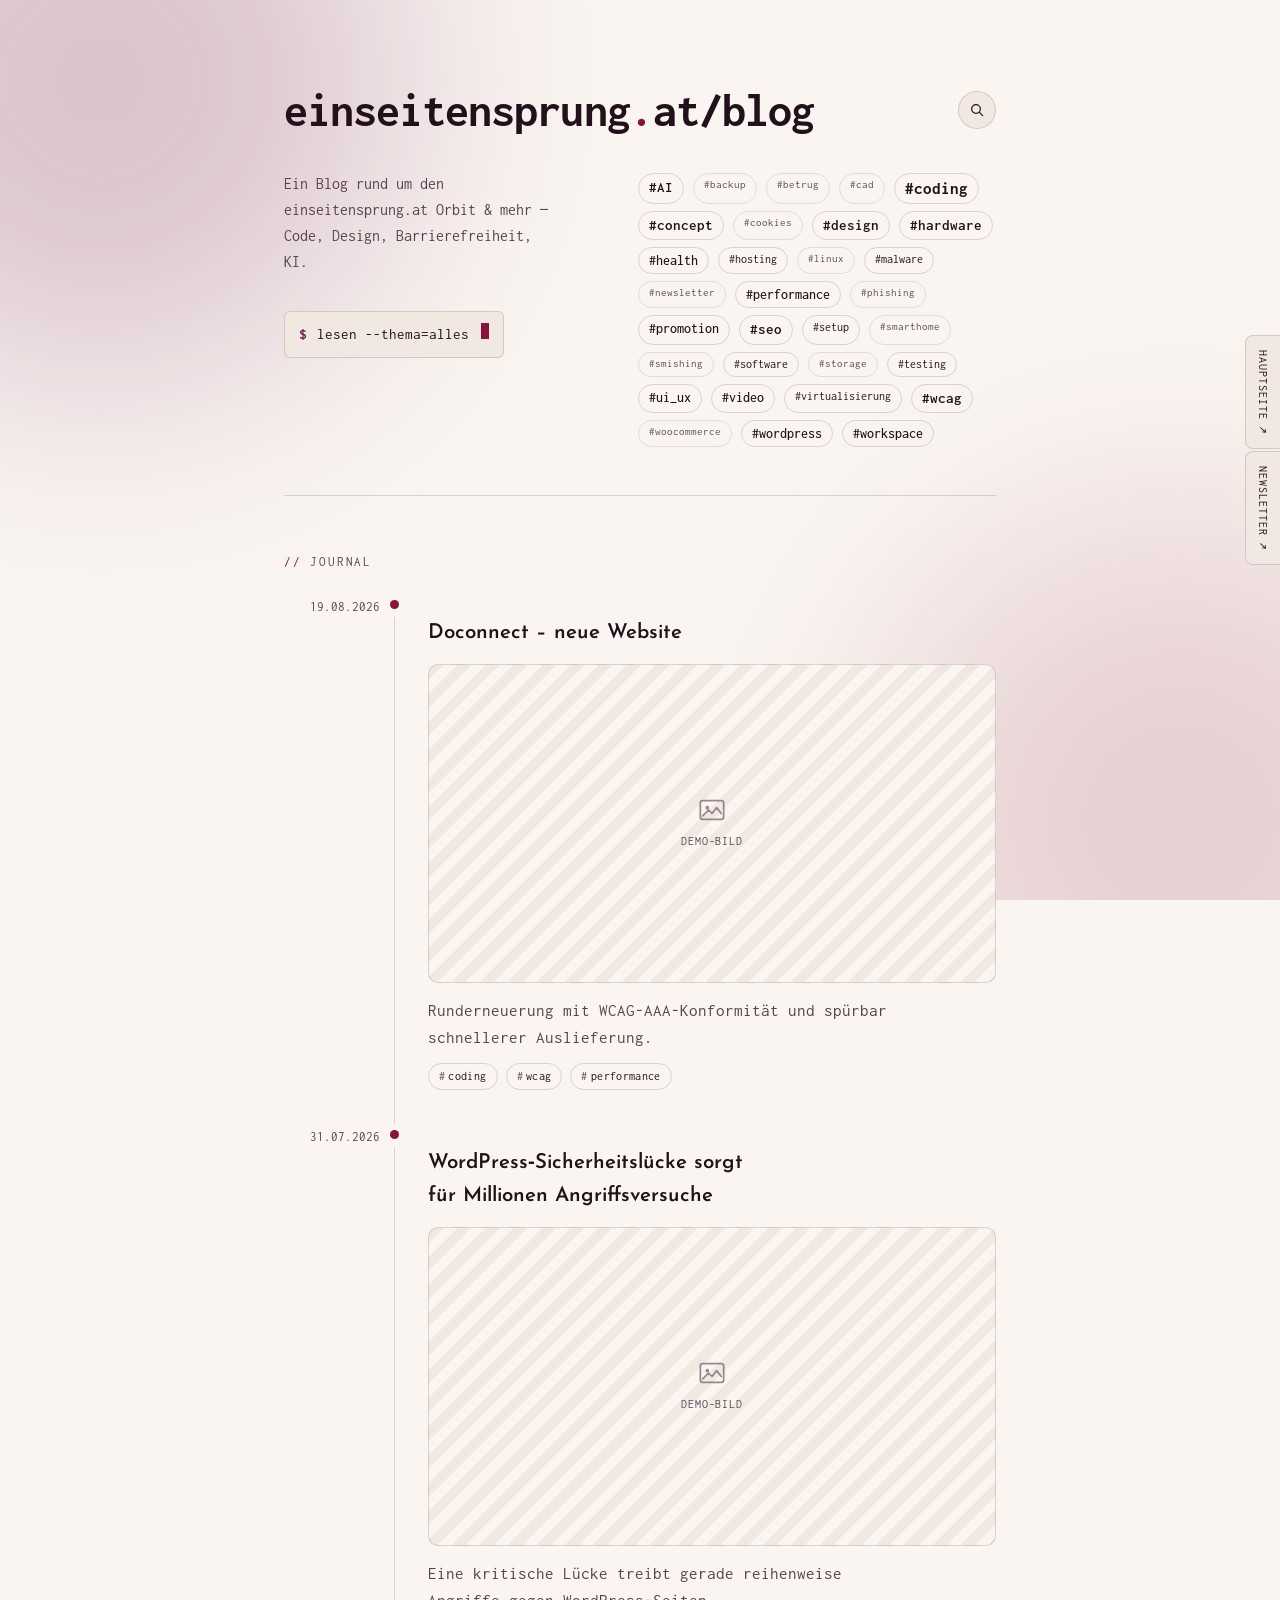
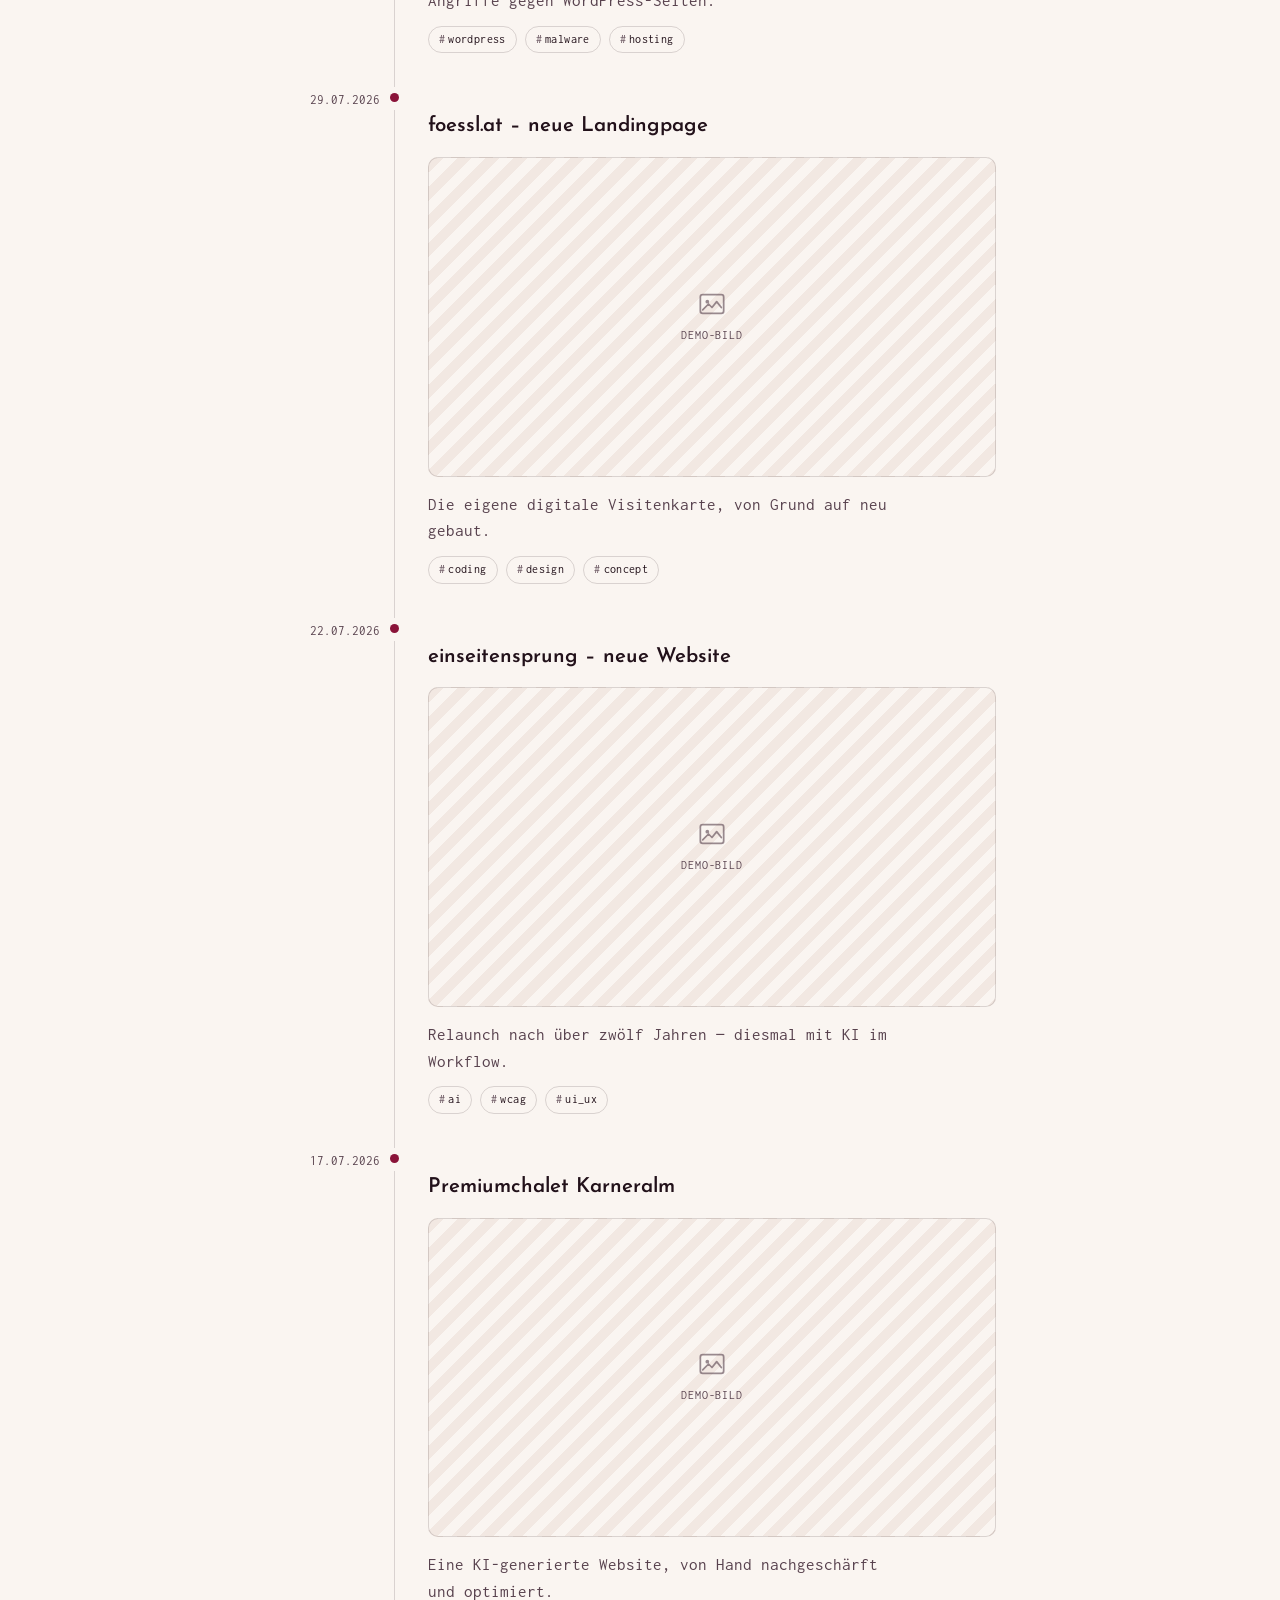
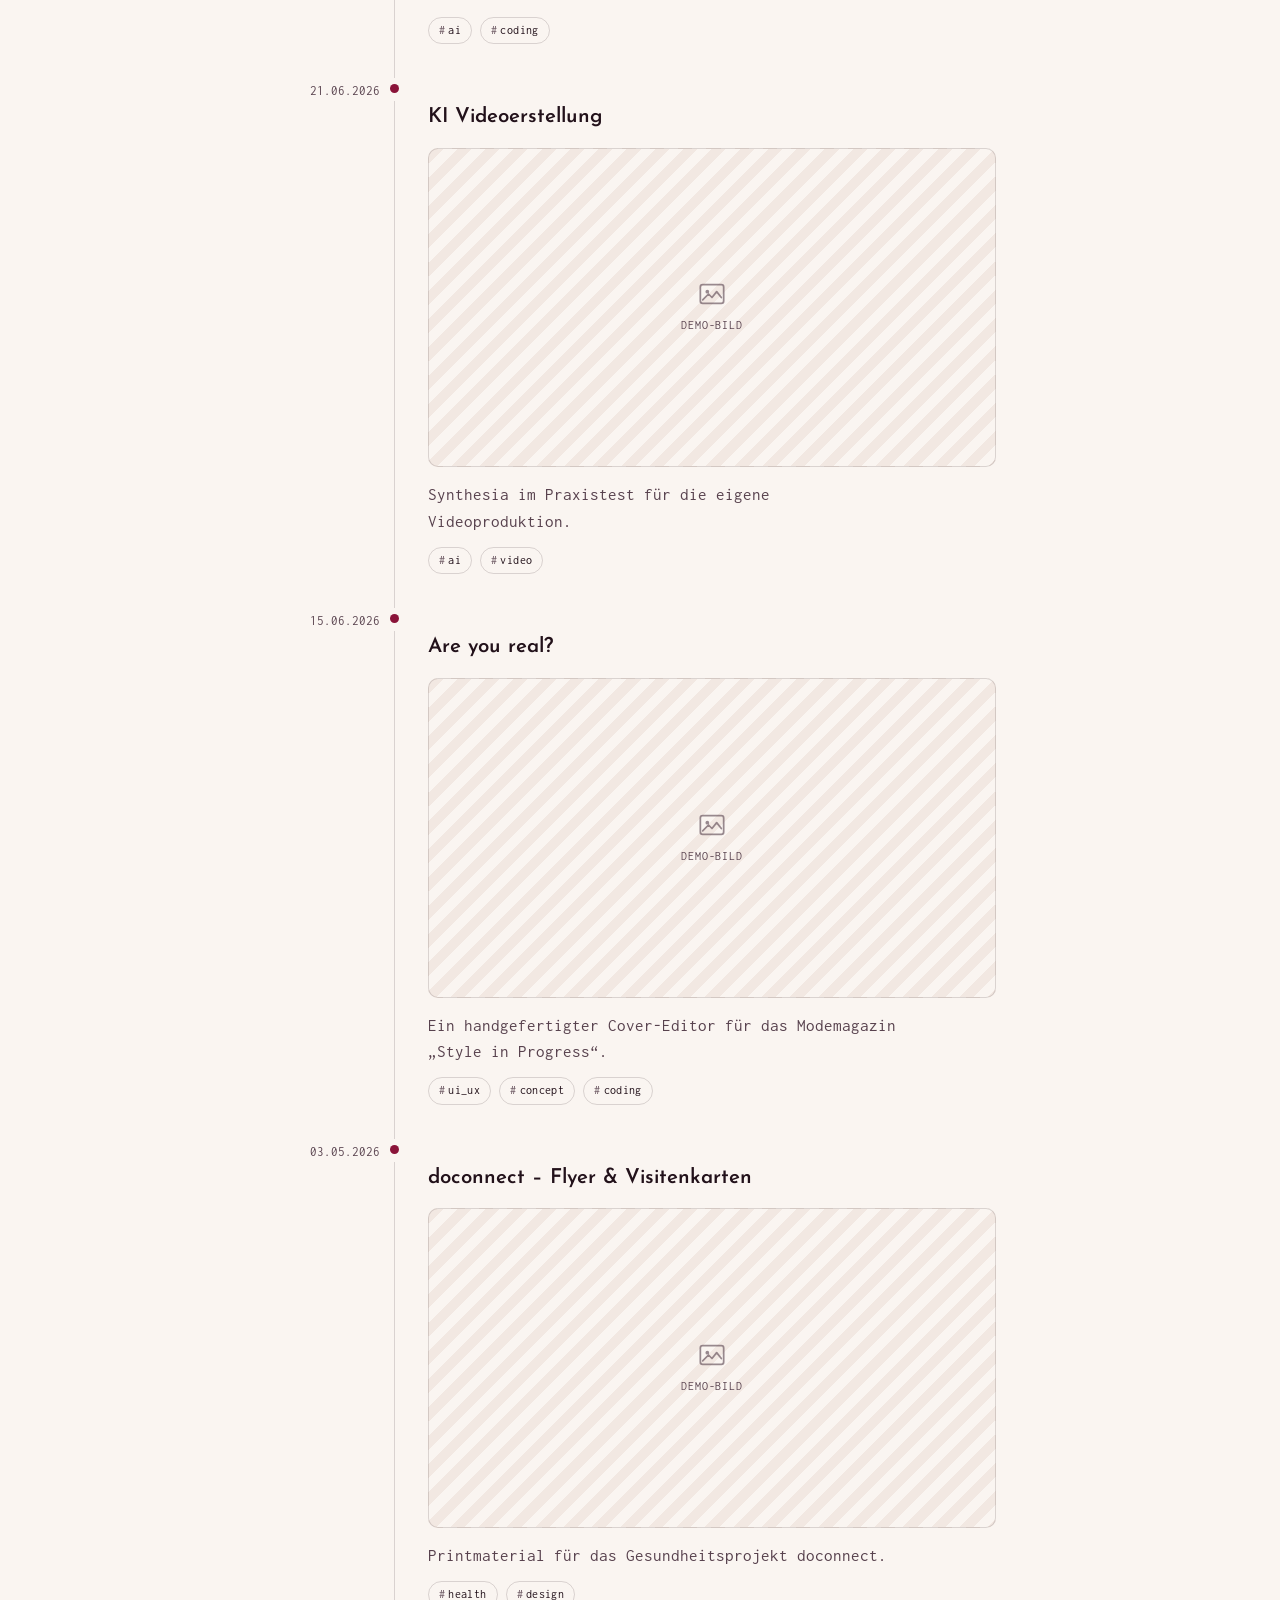
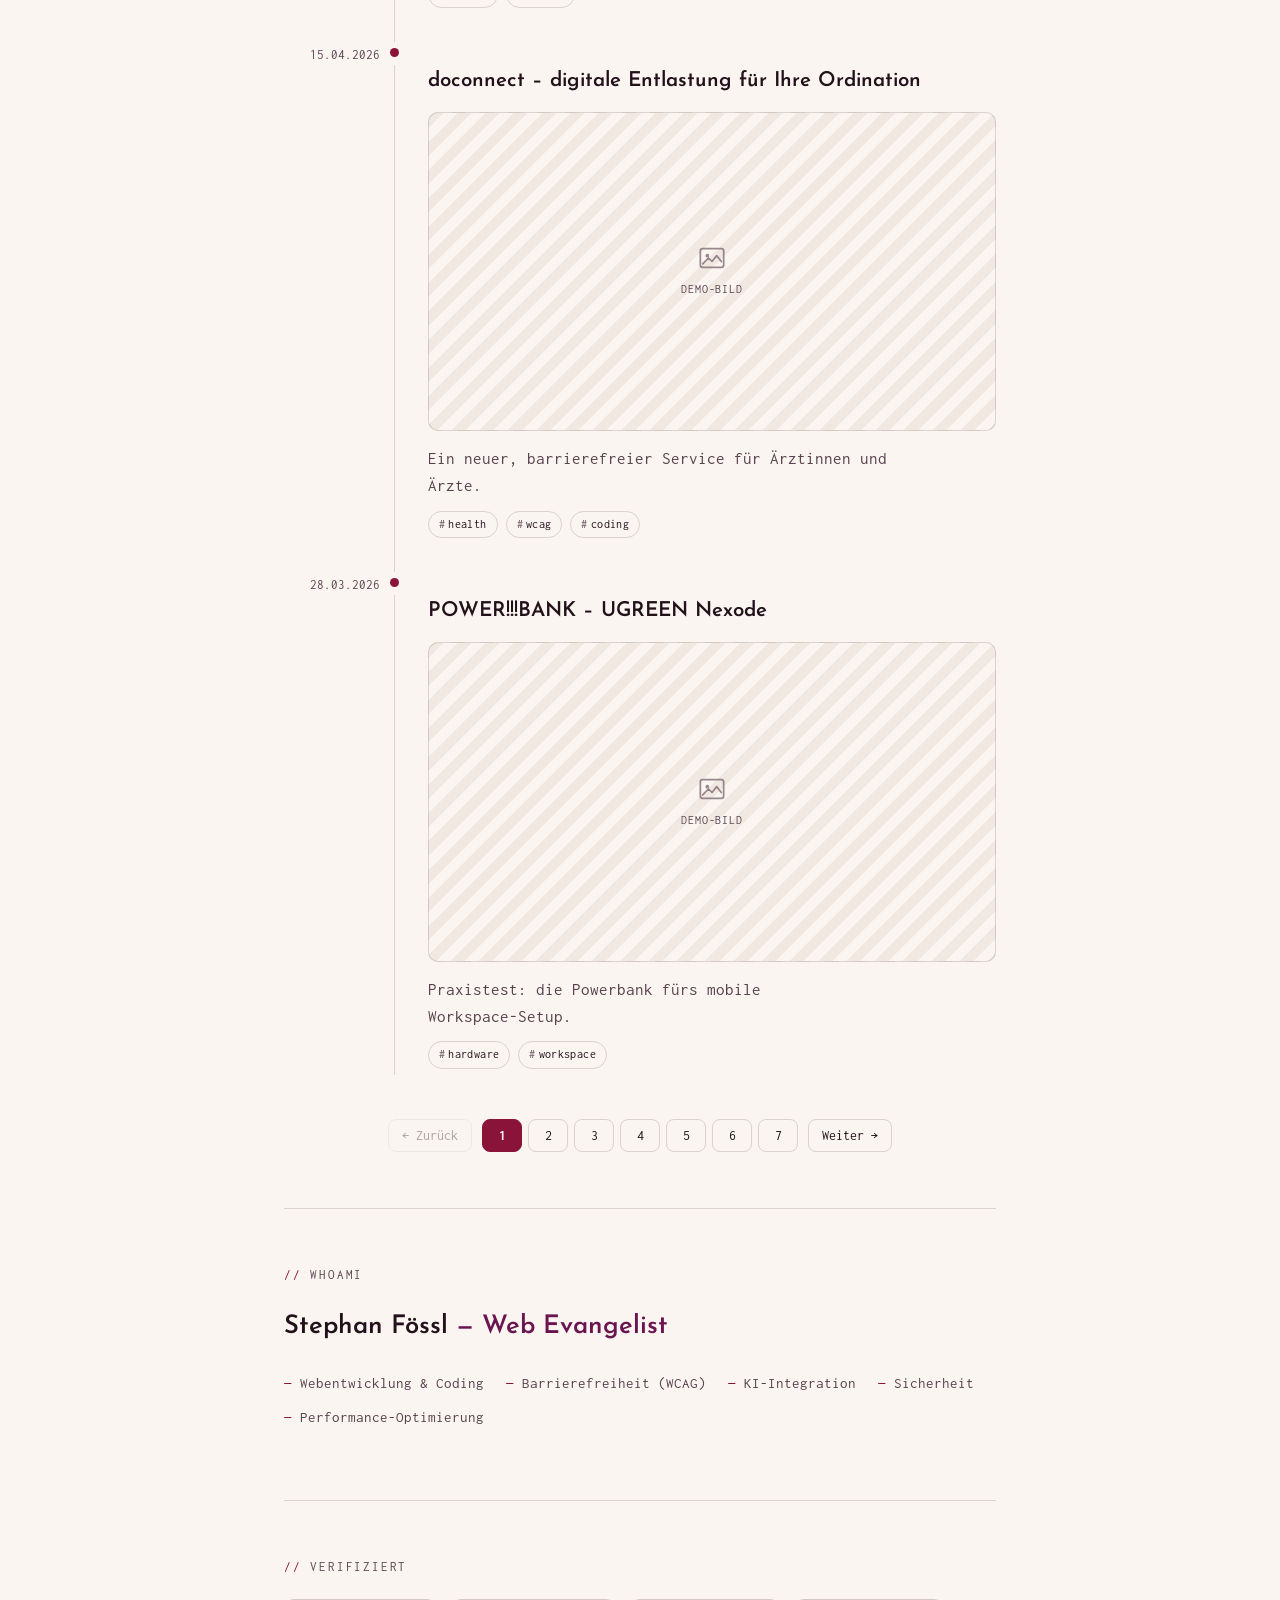
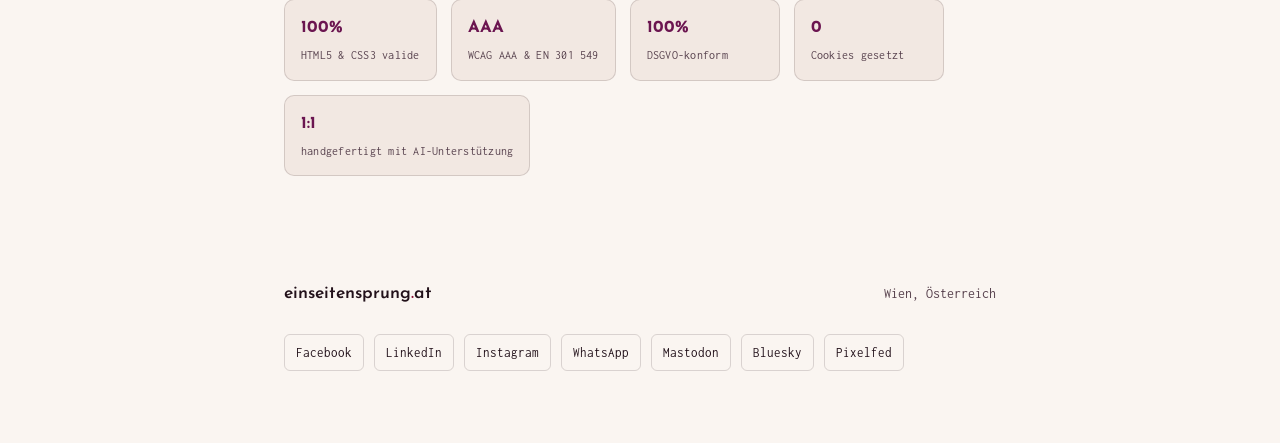
==== commit 0c1abe1f: "Expandierendes Suchfeld im Header ergänzen Lupe-Icon-Button neben der Wordmark öffnet ein Textfeld (" ====
--- a/index.html
+++ b/index.html
@@ -18,6 +18,10 @@
     <circle cx="8" cy="10" r="1.6" fill="currentColor"/>
     <path d="M4 17l5-5 3 3 4-5 4 5" fill="none" stroke="currentColor" stroke-width="1.5" stroke-linecap="round" stroke-linejoin="round"/>
   </symbol>
+  <symbol id="icon-search" viewBox="0 0 24 24">
+    <circle cx="10.5" cy="10.5" r="6.5" fill="none" stroke="currentColor" stroke-width="1.8"/>
+    <line x1="15.3" y1="15.3" x2="20.5" y2="20.5" stroke="currentColor" stroke-width="1.8" stroke-linecap="round"/>
+  </symbol>
 </svg>
 <div class="glow" aria-hidden="true"></div>
 
@@ -39,7 +43,15 @@
 <div class="wrap">
 
   <header class="hero">
-    <h1 class="wordmark">einseitensprung<span class="dot">.</span>at/blog</h1>
+    <div class="hero-top">
+      <h1 class="wordmark">einseitensprung<span class="dot">.</span>at/blog</h1>
+      <div class="search" id="search">
+        <input type="text" id="search-input" class="search-input" placeholder="Suchen&hellip;" aria-label="Suchen" autocomplete="off">
+        <button type="button" class="search-toggle" aria-expanded="false" aria-controls="search-input" aria-label="Suche öffnen">
+          <svg class="search-icon" viewBox="0 0 24 24" aria-hidden="true"><use href="#icon-search"></use></svg>
+        </button>
+      </div>
+    </div>
     <div class="hero-body">
       <div class="intro">
         <p class="tagline">Ein Blog rund um den einseitensprung.at&nbsp;Orbit &amp; mehr &mdash; Code, Design, Barrierefreiheit, KI.</p>
@@ -94,7 +106,7 @@
         <div class="rail-date">19.08.2026</div>
         <div class="rail-line"></div>
         <div class="entry">
-          <h3>Doconnect &ndash; neue Website</h3>
+          <h3><a href="detail.html">Doconnect &ndash; neue Website</a></h3>
           <div class="entry-media" aria-hidden="true">
             <svg class="entry-media-icon" viewBox="0 0 24 24"><use href="#icon-image"></use></svg>
             <span>Demo-Bild</span>
--- a/assets/style.css
+++ b/assets/style.css
@@ -109,6 +109,7 @@
   color:var(--ink);
   white-space:nowrap;
 }
+.wordmark a{ color:inherit; text-decoration:none; }
 .wordmark .dot{
   display:inline-block;
   color:var(--magenta);
@@ -119,6 +120,64 @@
   40%{ transform:translateY(-0.28em); }
   60%{ transform:translateY(-0.12em); }
 }
+
+.hero-top{
+  display:flex;
+  flex-wrap:wrap;
+  align-items:center;
+  justify-content:space-between;
+  gap:16px;
+}
+
+.search{
+  position:relative;
+  display:flex;
+  align-items:center;
+  justify-content:flex-end;
+  height:38px;
+}
+.search-input{
+  position:absolute;
+  right:0;
+  top:0;
+  height:38px;
+  width:0;
+  padding:0;
+  border:1px solid var(--rule);
+  border-radius:999px;
+  background:var(--paper-raised);
+  color:var(--ink);
+  font-family:'Inconsolata', ui-monospace, 'SFMono-Regular', Menlo, monospace;
+  font-size:0.85rem;
+  opacity:0;
+  pointer-events:none;
+  transition:width .25s ease, opacity .18s ease, padding .25s ease;
+}
+.search-input::placeholder{ color:var(--ink-soft); }
+.search.is-open .search-input{
+  width:180px;
+  padding:0 44px 0 16px;
+  opacity:1;
+  pointer-events:auto;
+}
+.search-toggle{
+  position:relative;
+  z-index:1;
+  width:38px;
+  height:38px;
+  border-radius:50%;
+  border:1px solid var(--rule);
+  background:var(--paper-raised);
+  color:var(--ink);
+  display:flex;
+  align-items:center;
+  justify-content:center;
+  cursor:pointer;
+  transition:border-color .15s, color .15s;
+}
+.search-toggle:hover, .search-toggle:focus-visible{ border-color:var(--magenta); color:var(--magenta); }
+.search.is-open .search-toggle{ border-color:var(--magenta); color:var(--magenta); }
+.search-icon{ width:16px; height:16px; }
 
 .hero-body{
   display:flex;
@@ -196,7 +255,8 @@
 @media (prefers-reduced-motion: reduce){
   .cursor{ animation:none; opacity:.75; }
   .wordmark .dot{ animation:none; }
-  .fab-icon, .fab-menu, .fab-menu a{ transition:none; }
+  .fab-icon, .fab-icon::before, .fab-icon::after, .fab-menu, .fab-menu a{ transition:none; }
+  .search-input, .search-toggle{ transition:none; }
 }
 @keyframes blink{ 50%{ opacity:0; } }
 
@@ -273,6 +333,8 @@
   margin-bottom:6px;
   color:var(--ink);
 }
+.entry h3 a{ color:inherit; text-decoration:none; }
+.entry h3 a:hover, .entry h3 a:focus-visible{ color:var(--magenta); text-decoration:underline; }
 
 .entry p{
   margin:0 0 12px;
@@ -467,8 +529,8 @@
 }
 
 .fab-toggle{
-  width:52px;
-  height:52px;
+  width:35px;
+  height:35px;
   border-radius:50%;
   border:none;
   background:var(--magenta);
@@ -477,30 +539,38 @@
   align-items:center;
   justify-content:center;
   cursor:pointer;
-  box-shadow:0 8px 20px var(--shadow);
+  box-shadow:0 6px 14px var(--shadow);
   transition:background .15s;
 }
 .fab-icon{
   position:relative;
-  width:16px;
-  height:16px;
-  transition:transform .2s;
+  width:15px;
+  height:2px;
+  background:currentColor;
+  border-radius:1px;
+  transition:background .2s;
 }
 .fab-icon::before, .fab-icon::after{
   content:"";
   position:absolute;
+  left:0;
+  width:15px;
+  height:2px;
   background:currentColor;
   border-radius:1px;
-}
-.fab-icon::before{ left:0; top:50%; width:100%; height:2px; transform:translateY(-50%); }
-.fab-icon::after{ top:0; left:50%; width:2px; height:100%; transform:translateX(-50%); }
+  transition:transform .2s, top .2s;
+}
+.fab-icon::before{ top:-5px; }
+.fab-icon::after{ top:5px; }
 .fab.is-open .fab-toggle{ background:var(--ink); }
-.fab.is-open .fab-icon{ transform:rotate(45deg); }
+.fab.is-open .fab-icon{ background:transparent; }
+.fab.is-open .fab-icon::before{ top:0; transform:rotate(45deg); }
+.fab.is-open .fab-icon::after{ top:0; transform:rotate(-45deg); }
 
 .fab-menu{
   position:absolute;
   right:0;
-  bottom:64px;
+  bottom:47px;
   display:flex;
   flex-direction:column;
   align-items:flex-end;
@@ -529,6 +599,50 @@
   border-color:var(--magenta);
 }
 
+/* ---------- Article (detail page) ---------- */
+
+.back-link{
+  display:inline-flex;
+  align-items:center;
+  margin-top:28px;
+  gap:6px;
+  font-size:0.8rem;
+  letter-spacing:0.08em;
+  text-transform:uppercase;
+  color:var(--ink-soft);
+  text-decoration:none;
+}
+.back-link:hover, .back-link:focus-visible{ color:var(--magenta); }
+
+.article{ padding:48px 0 64px; }
+
+.article-date{
+  font-size:0.82rem;
+  color:var(--ink-soft);
+  margin:0 0 10px;
+  font-variant-numeric:tabular-nums;
+}
+.article-title{
+  font-size:clamp(1.7rem, 4vw, 2.6rem);
+  margin-bottom:14px;
+}
+.article-tags{ margin-bottom:14px; }
+.byline{
+  font-size:0.85rem;
+  color:var(--ink-soft);
+  margin:0 0 32px;
+}
+.article-hero{ margin:0 0 36px; }
+
+.prose{ max-width:62ch; }
+.prose p{
+  margin:0 0 20px;
+  font-size:1.08rem;
+  line-height:1.7;
+  color:var(--ink);
+}
+.prose p:last-child{ margin-bottom:0; }
+
 /* ---------- Footer ---------- */
 
 footer{ padding:48px 0 72px; }
@@ -584,3 +698,8 @@
   .glow::before{ top:-80px; left:-80px; }
   .glow::after{ bottom:-80px; right:-80px; }
 }
+
+@media (max-width:680px){
+  .hero-top{ flex-direction:column; align-items:flex-start; }
+  .search{ align-self:flex-end; }
+}
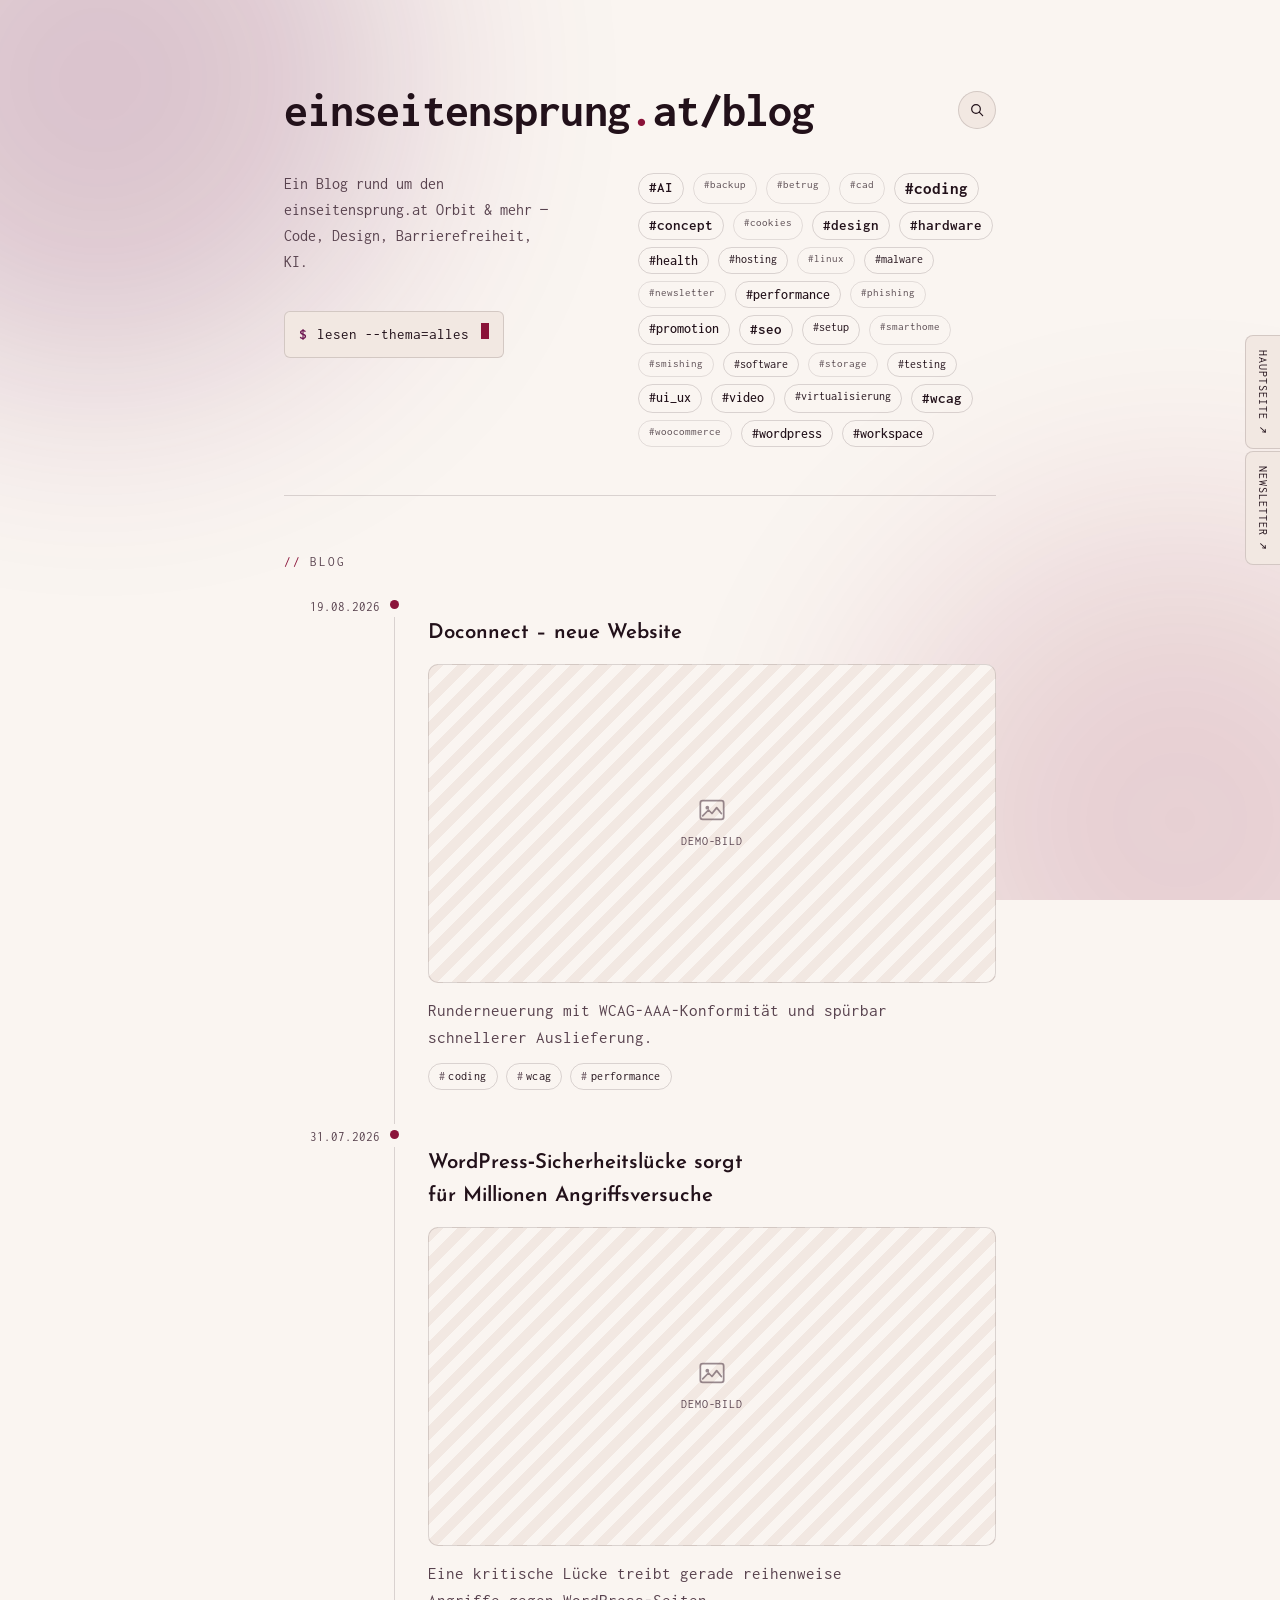
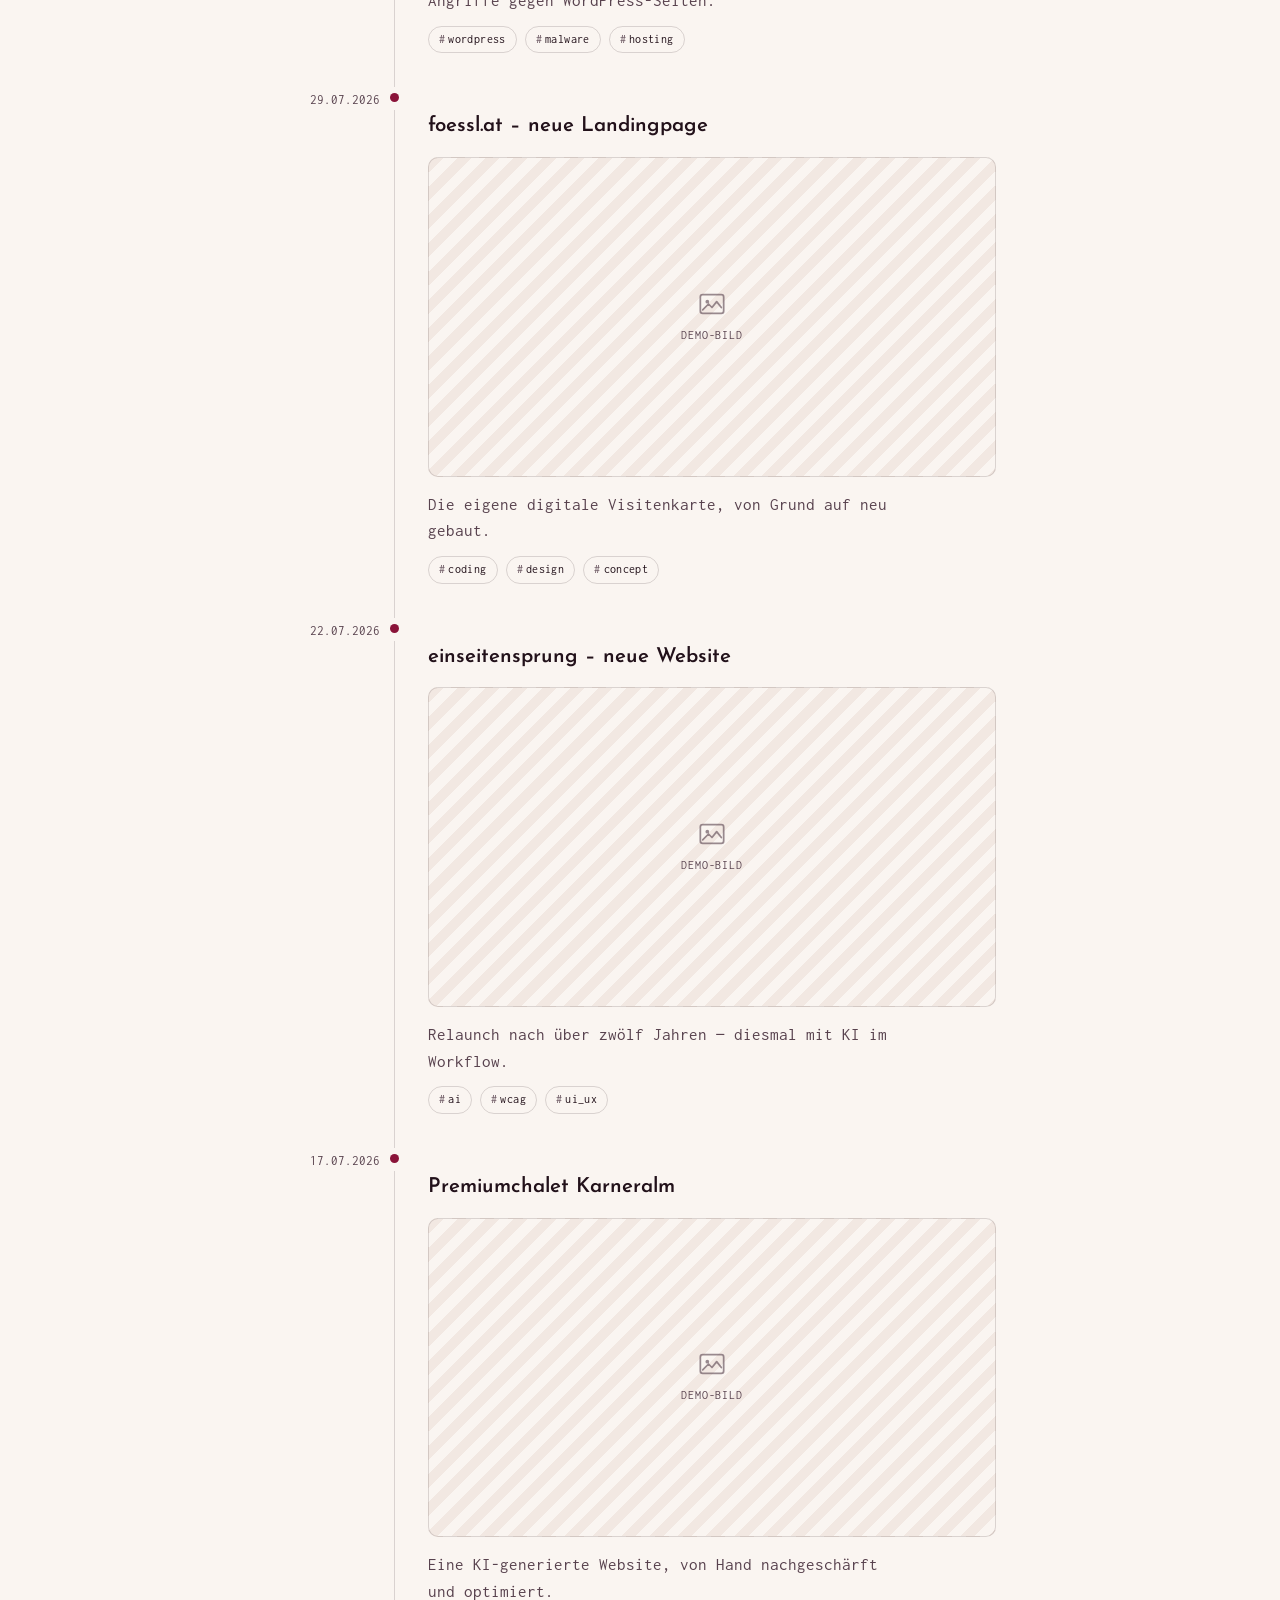
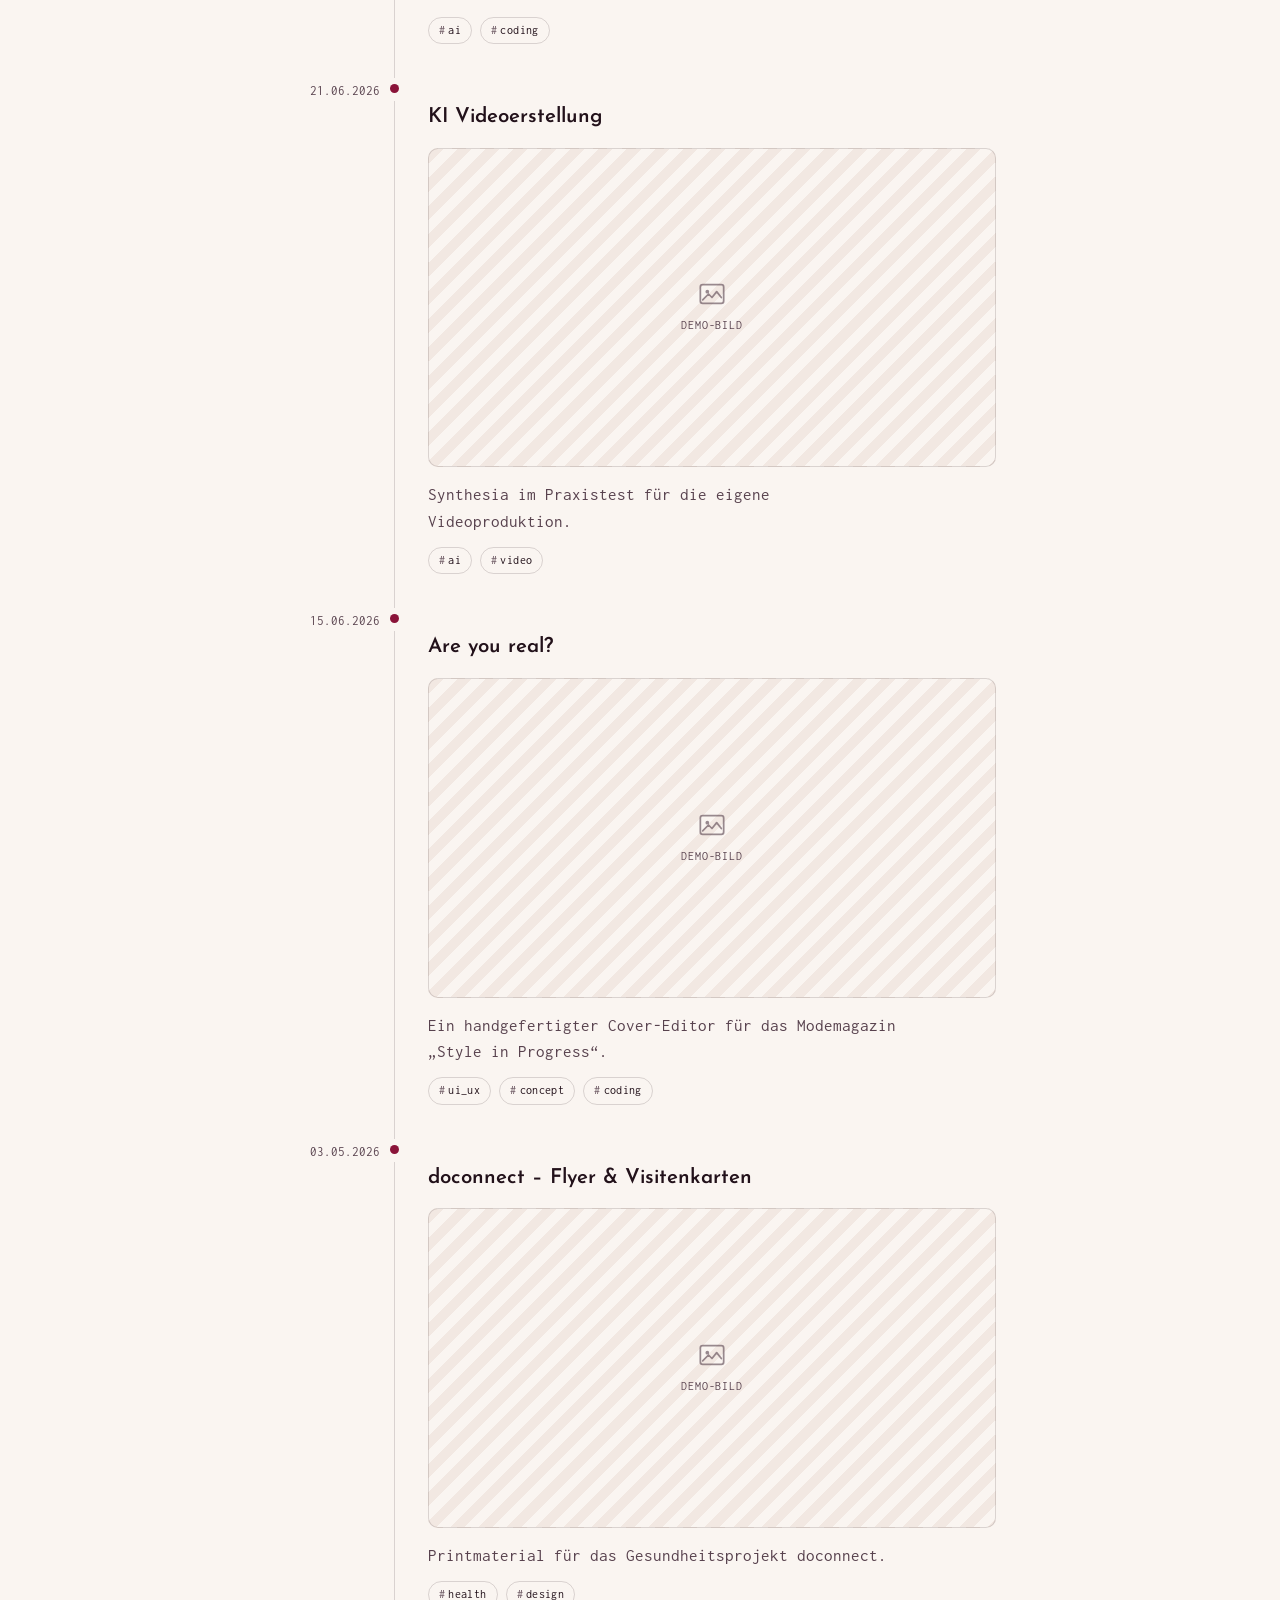
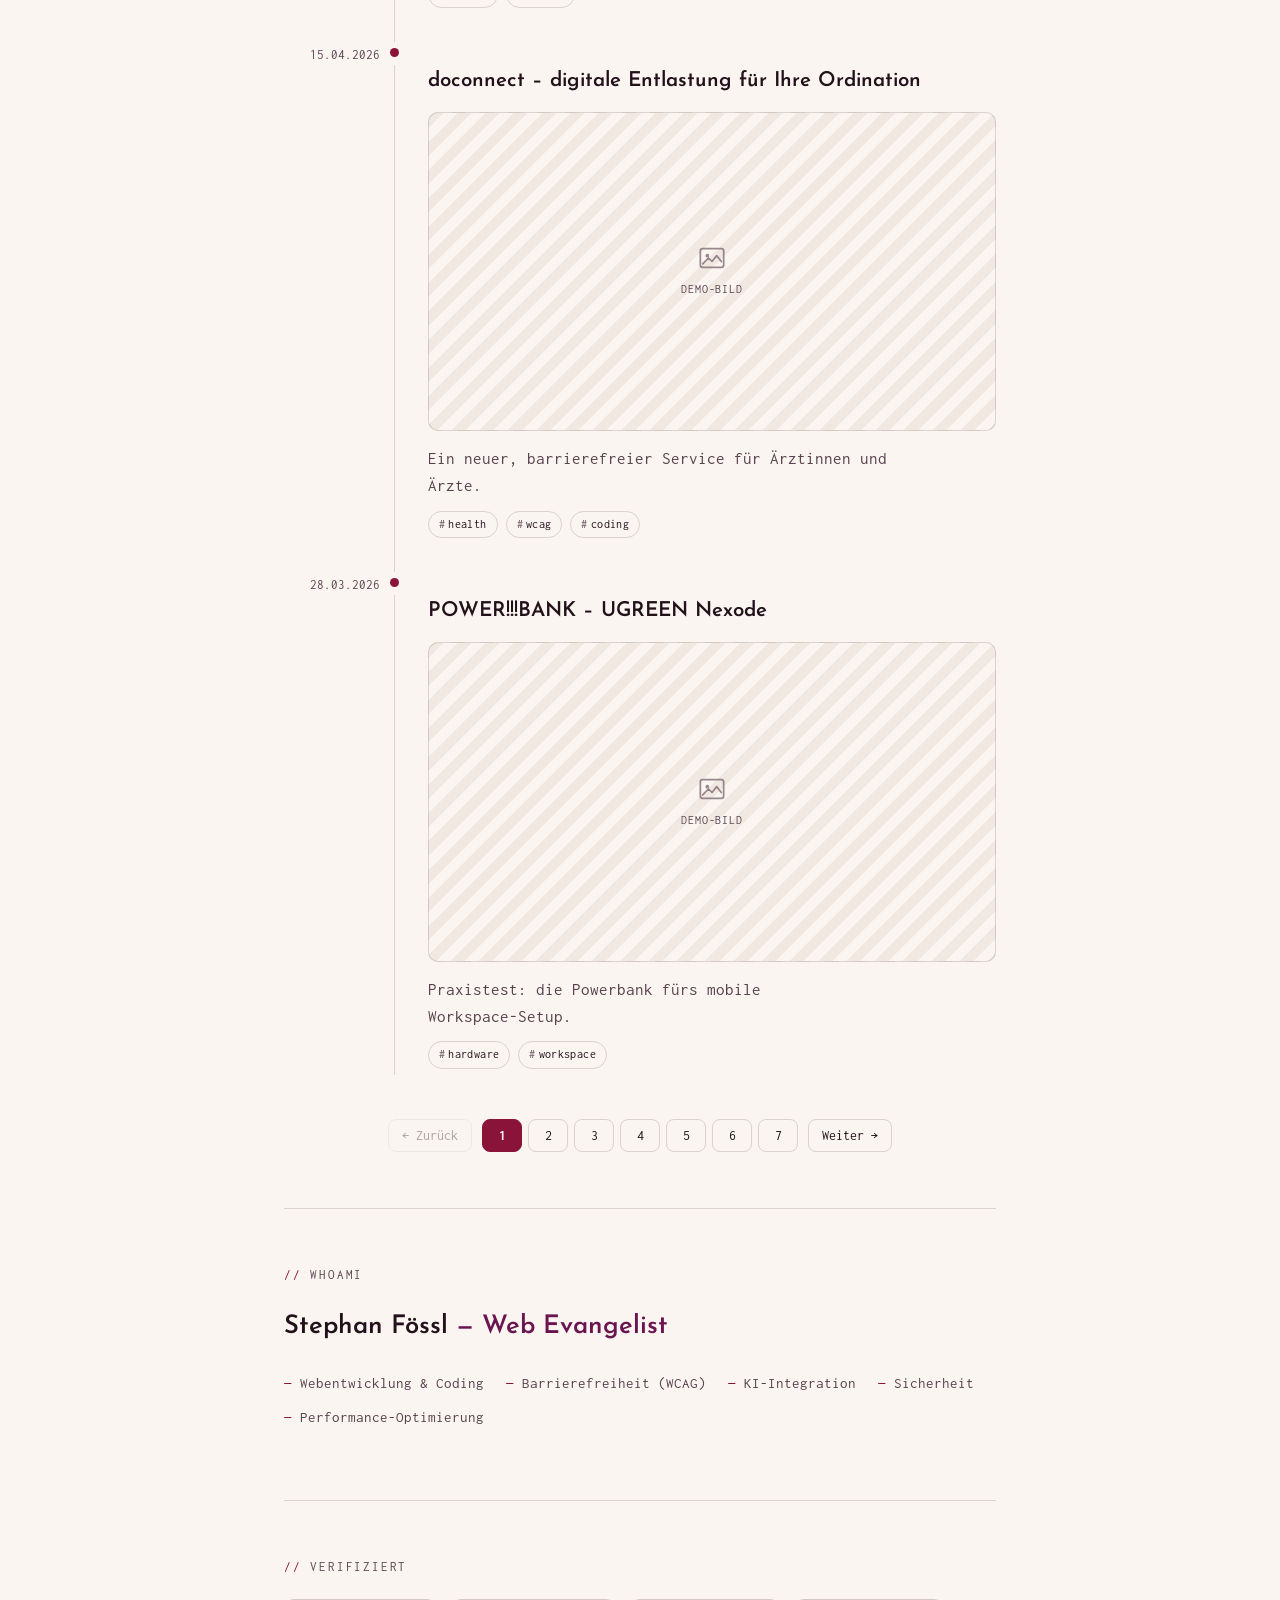
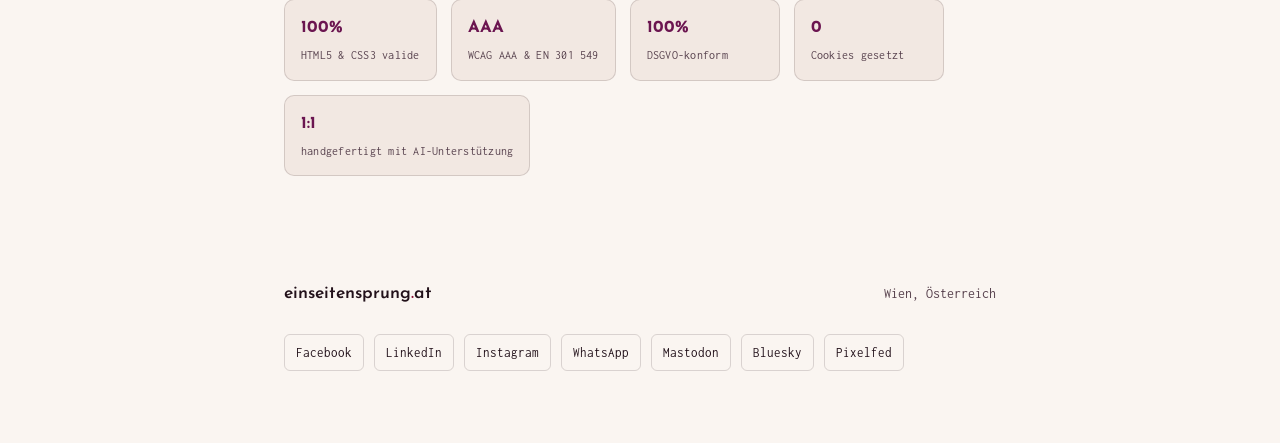
==== commit 548ee297: ""journal" durch "blog" ersetzen Sichtbare Vorkommen von "journal"/"Journal" auf "blog"/"Blog" umgest" ====
--- a/index.html
+++ b/index.html
@@ -3,8 +3,8 @@
 <head>
 <meta charset="utf-8">
 <meta name="viewport" content="width=device-width, initial-scale=1">
-<title>Einseitensprung Journal</title>
-<meta name="description" content="Ein handgebauter Onepager im Look von einseitensprung.at/blog — Journal-Feed, Verifiziert-Siegel und Kontakt.">
+<title>Einseitensprung Blog</title>
+<meta name="description" content="Ein handgebauter Onepager im Look von einseitensprung.at/blog — Blog-Feed, Verifiziert-Siegel und Kontakt.">
 <link rel="preconnect" href="https://fonts.googleapis.com">
 <link rel="preconnect" href="https://fonts.gstatic.com" crossorigin>
 <link href="https://fonts.googleapis.com/css2?family=Josefin+Sans:wght@300;500;600;700&family=Inconsolata:wght@400;500;700&display=swap" rel="stylesheet">
@@ -97,8 +97,8 @@
 
   <main>
 
-  <section aria-labelledby="journal-label">
-    <h2 class="label" id="journal-label">journal</h2>
+  <section aria-labelledby="blog-label">
+    <h2 class="label" id="blog-label">blog</h2>
 
     <div class="rail">
 
@@ -280,7 +280,7 @@
 
     </div>
 
-    <nav class="pagination" aria-label="Journal-Seiten (Demo)">
+    <nav class="pagination" aria-label="Blog-Seiten (Demo)">
       <button type="button" class="page-btn page-prev" disabled>&larr; Zurück</button>
       <div class="page-numbers">
         <button type="button" class="page-btn page-num is-active" aria-current="page">1</button>
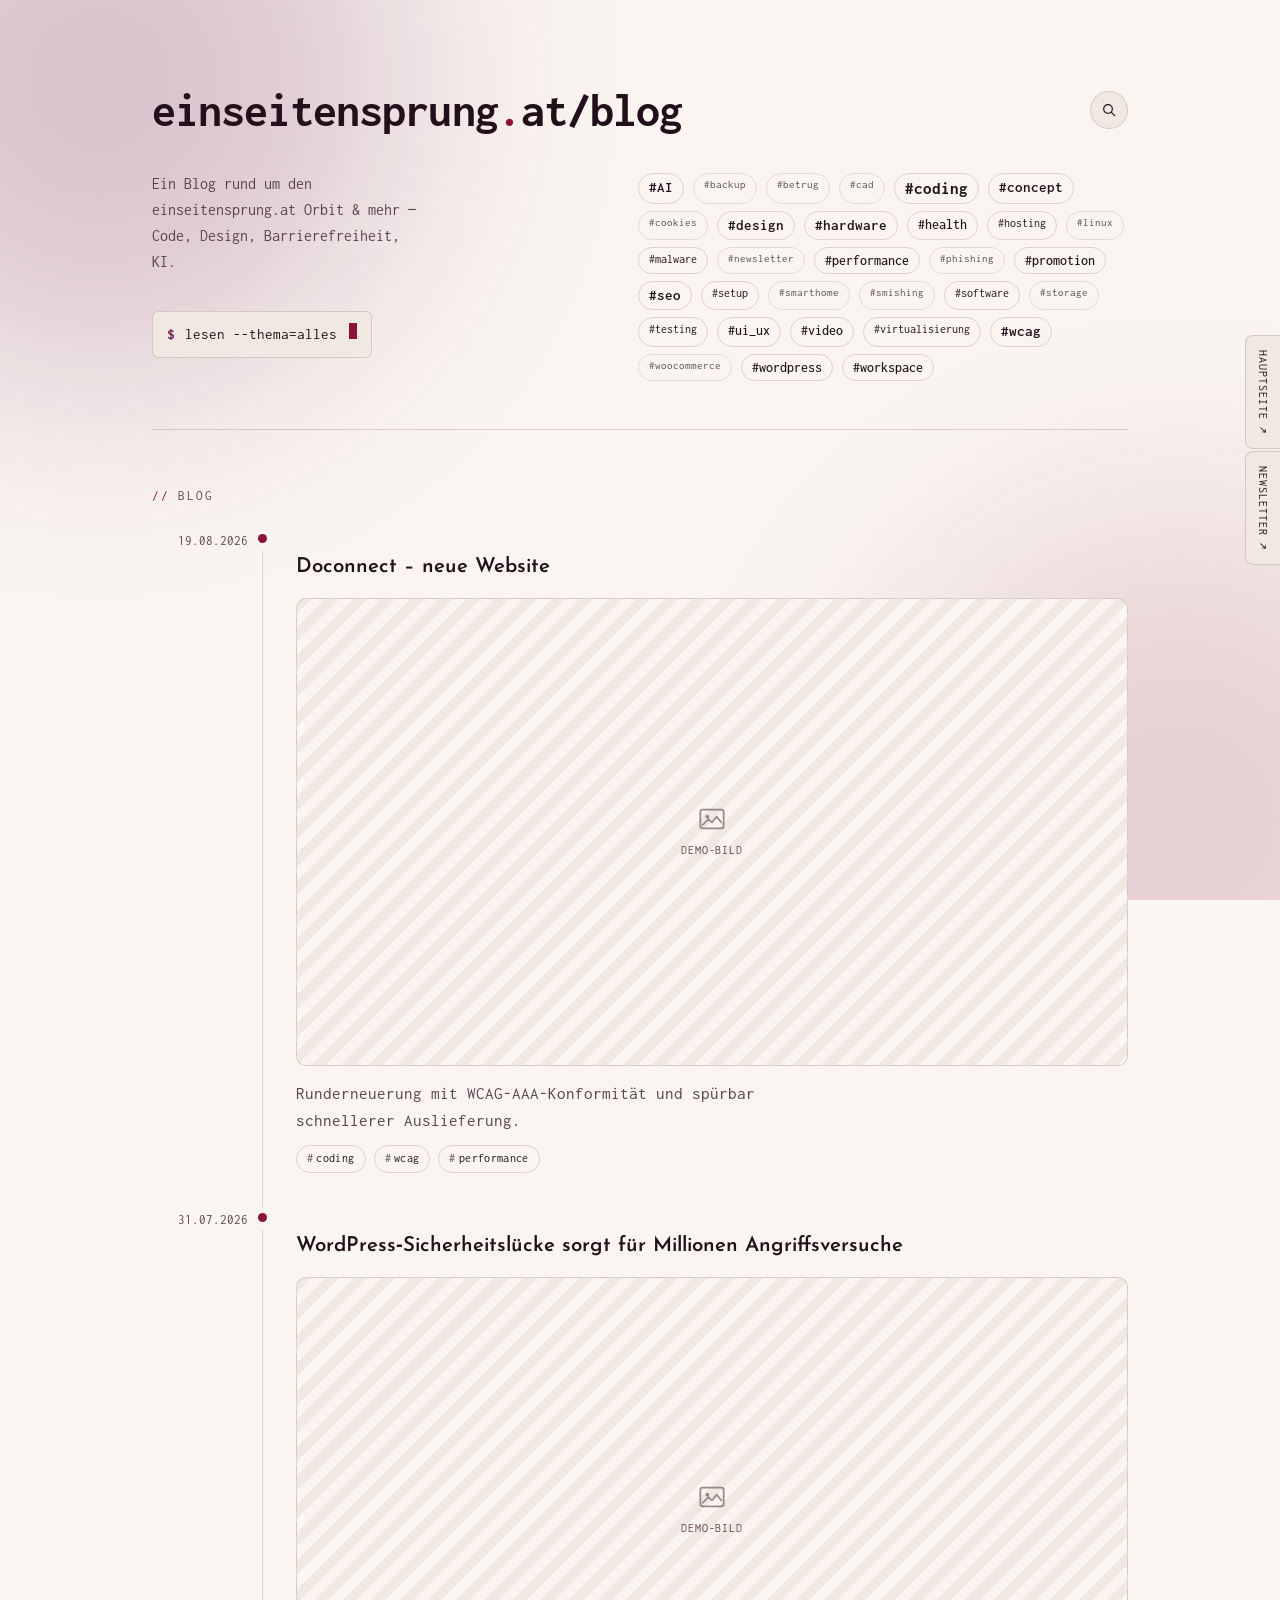
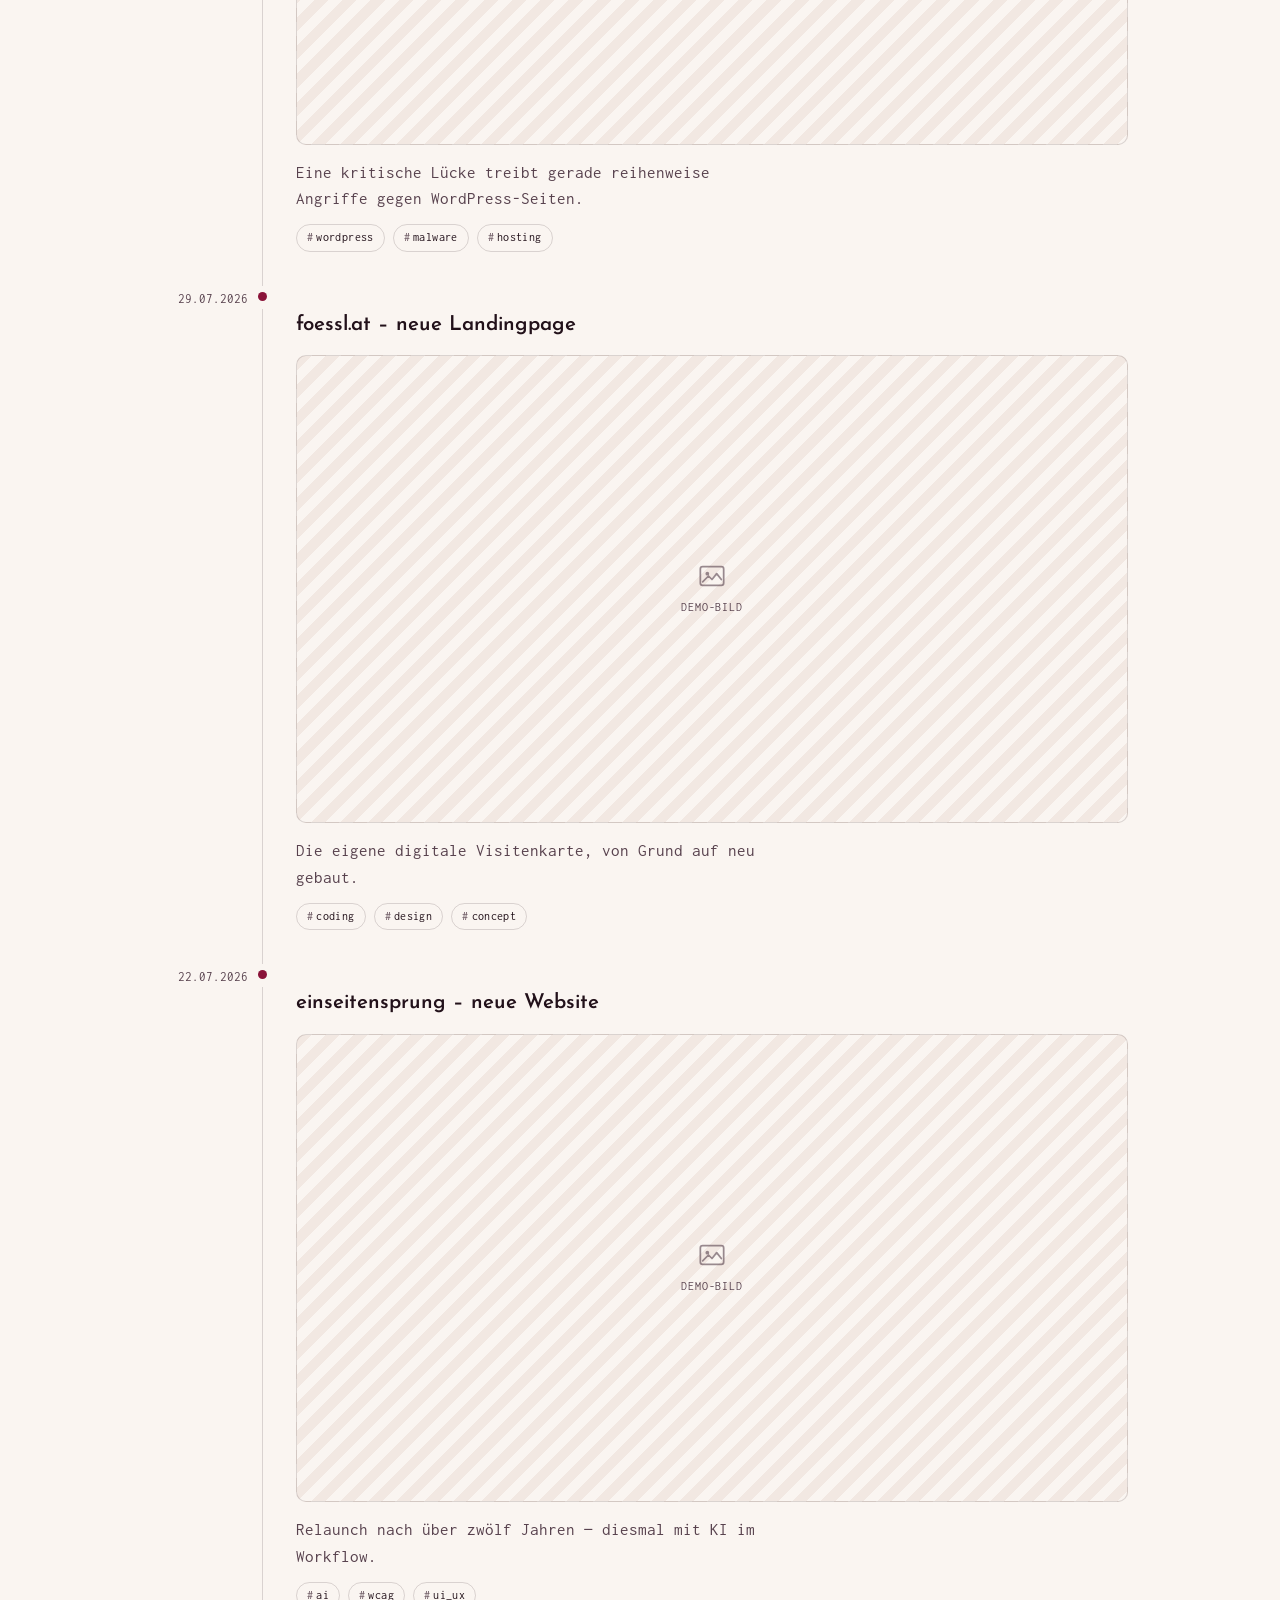
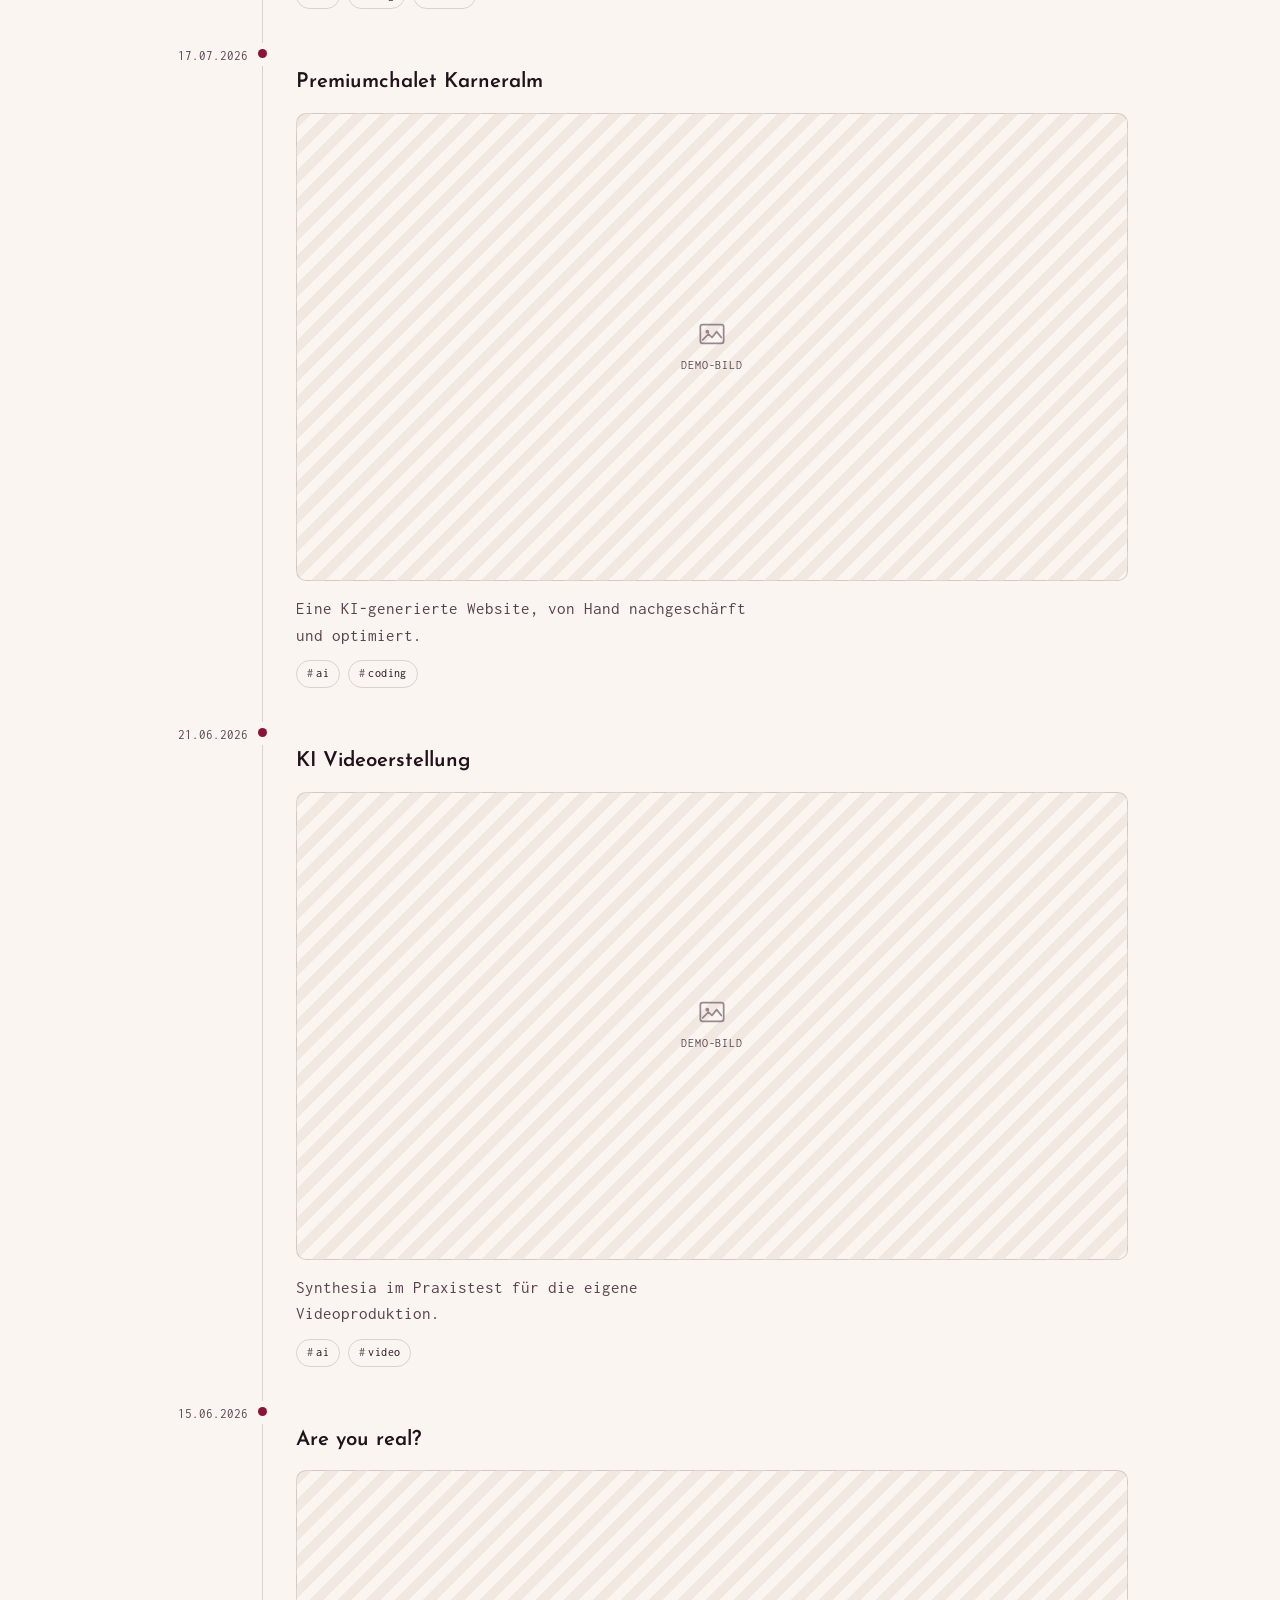
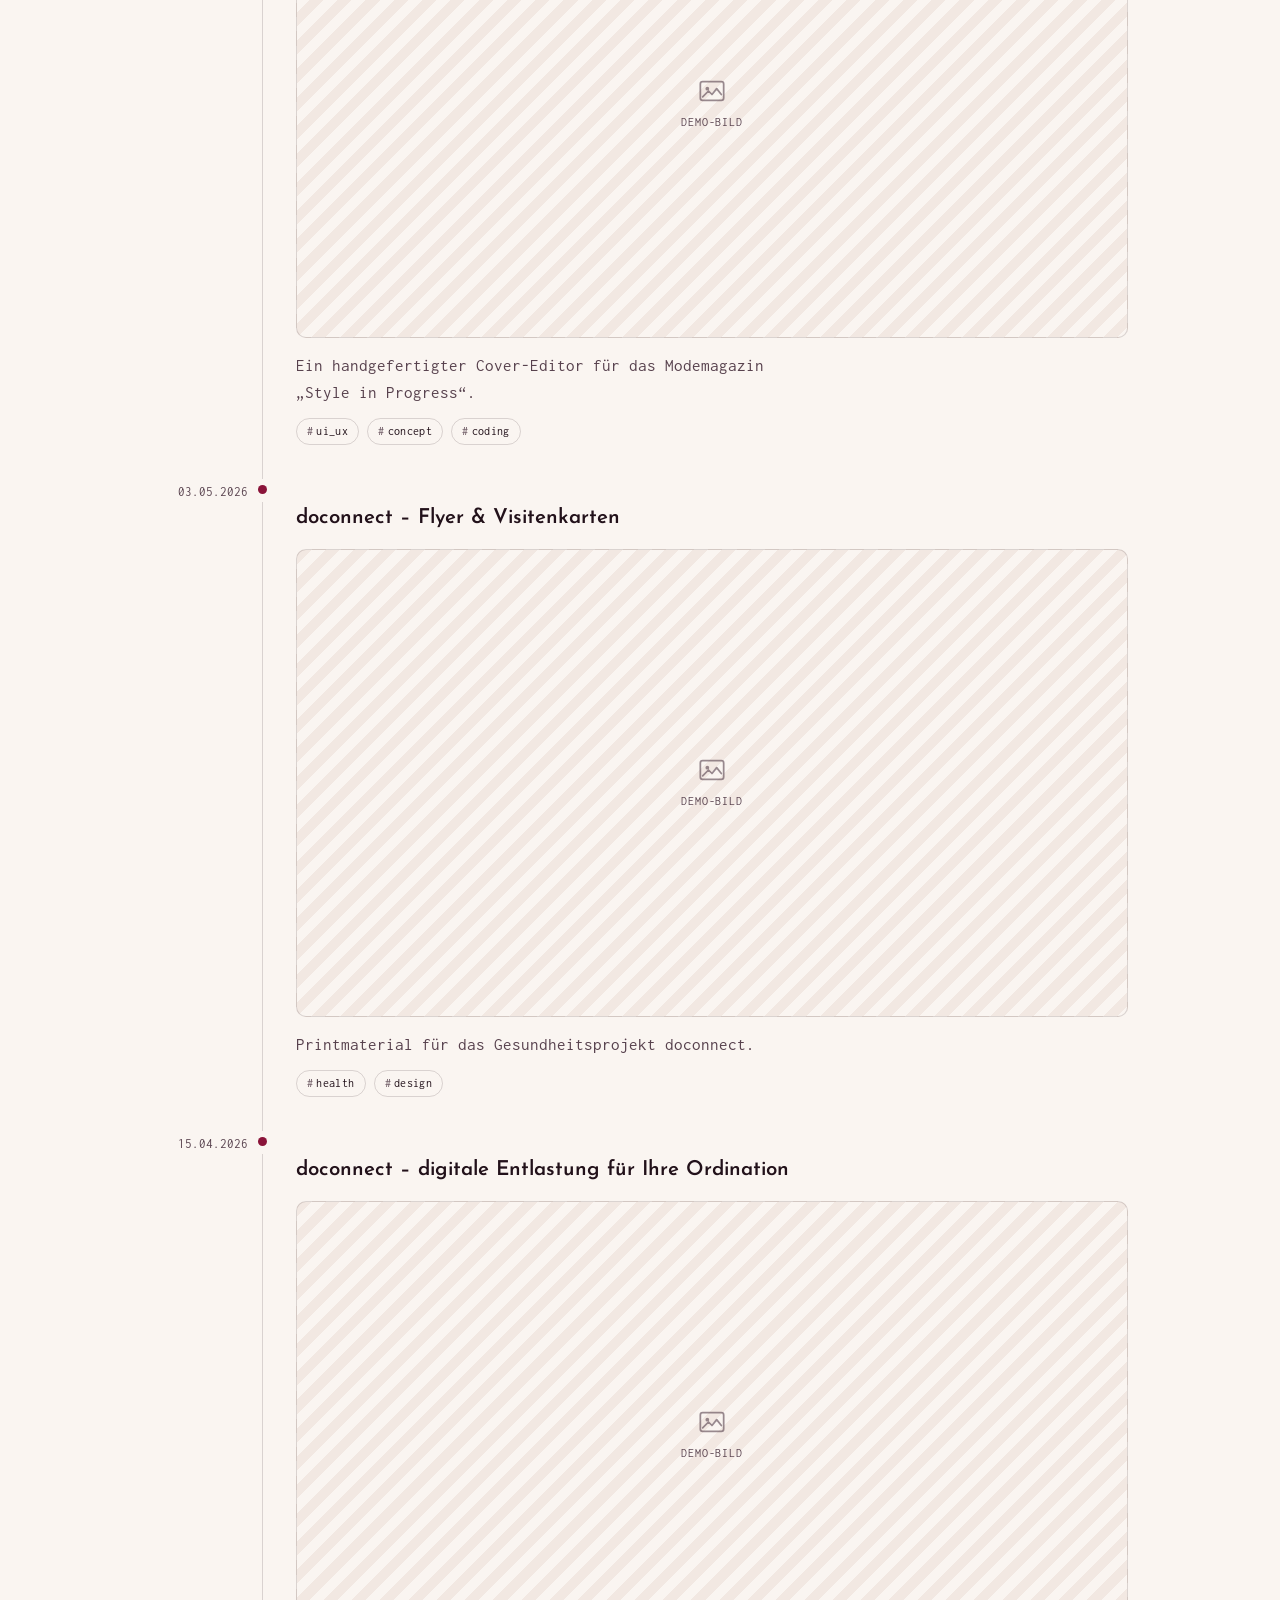
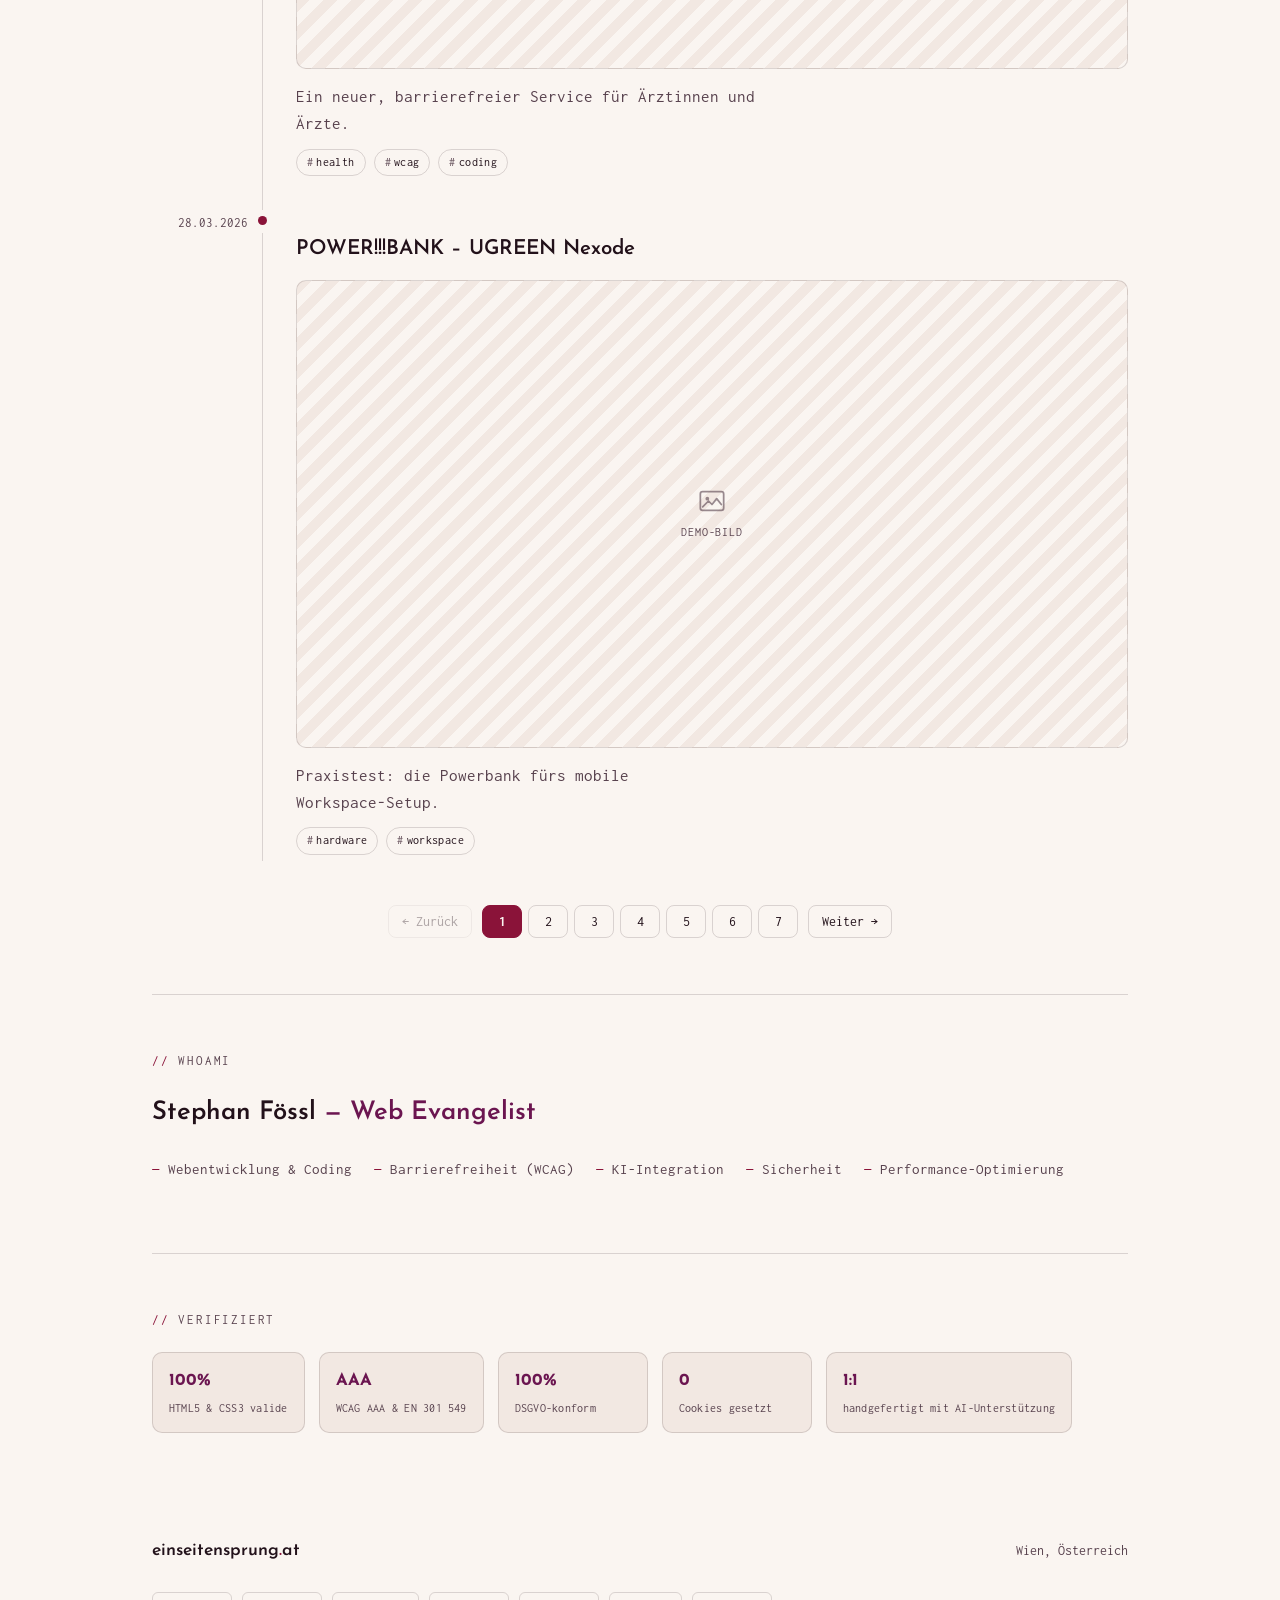
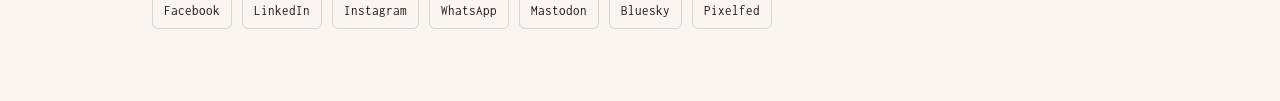
==== commit 6a45c6a3: "Detailseite: Vorheriger/Nächster-Beitrag-Navigation ergänzen Unterhalb des Artikels eine Zeile über " ====
--- a/index.html
+++ b/index.html
@@ -120,7 +120,7 @@
         </div>
       </div>
 
-      <div class="rail-item">
+      <div class="rail-item" id="entry-wordpress-luecke">
         <div class="rail-date">31.07.2026</div>
         <div class="rail-line"></div>
         <div class="entry">
--- a/assets/style.css
+++ b/assets/style.css
@@ -93,6 +93,9 @@
   margin:0 auto;
   padding:0 24px;
 }
+@media (min-width:1024px){
+  .wrap{ max-width:1024px; }
+}
 
 /* ---------- Hero ---------- */
 
@@ -109,7 +112,21 @@
   color:var(--ink);
   white-space:nowrap;
 }
-.wordmark a{ color:inherit; text-decoration:none; }
+.wordmark a{
+  color:inherit;
+  text-decoration:none;
+  display:inline-block;
+}
+.wordmark a:hover, .wordmark a:focus-visible{
+  animation:wordmark-glitch 0.5s steps(2, end) infinite;
+}
+@keyframes wordmark-glitch{
+  0%, 100%{ text-shadow:none; transform:translate(0,0); }
+  20%{ text-shadow:-2px 0 var(--magenta), 2px 0 var(--cyan); transform:translate(-1px,0); }
+  40%{ text-shadow:2px 0 var(--magenta), -2px 0 var(--cyan); transform:translate(1px,0); }
+  60%{ text-shadow:-1px 0 var(--magenta), 1px 0 var(--cyan); transform:translate(0,0); }
+  80%{ text-shadow:none; transform:translate(1px,0); }
+}
 .wordmark .dot{
   display:inline-block;
   color:var(--magenta);
@@ -255,6 +272,7 @@
 @media (prefers-reduced-motion: reduce){
   .cursor{ animation:none; opacity:.75; }
   .wordmark .dot{ animation:none; }
+  .wordmark a:hover, .wordmark a:focus-visible{ animation:none; color:var(--magenta); }
   .fab-icon, .fab-icon::before, .fab-icon::after, .fab-menu, .fab-menu a{ transition:none; }
   .search-input, .search-toggle{ transition:none; }
 }
@@ -515,6 +533,54 @@
   .side-links{ display:none; }
 }
 
+/* ---------- Blog-Start (nur Detailseite) ---------- */
+
+.blog-start{
+  position:fixed;
+  left:0;
+  top:50%;
+  transform:translateY(-50%);
+  z-index:5;
+}
+.blog-start a{
+  display:block;
+  writing-mode:vertical-rl;
+  text-orientation:mixed;
+  text-decoration:none;
+  font-size:0.78rem;
+  letter-spacing:0.08em;
+  text-transform:uppercase;
+  color:var(--ink);
+  background:var(--paper-raised);
+  border:1px solid var(--rule);
+  border-left:none;
+  border-radius:0 8px 8px 0;
+  padding:14px 7px;
+  transition:background .15s, color .15s, padding-left .15s, border-color .15s;
+}
+.blog-start a:hover, .blog-start a:focus-visible{
+  color:var(--paper);
+  background:var(--magenta);
+  border-color:var(--magenta);
+  padding-left:11px;
+}
+@media (max-width:900px){
+  .blog-start{
+    left:18px;
+    top:auto;
+    bottom:18px;
+    transform:none;
+  }
+  .blog-start a{
+    writing-mode:horizontal-tb;
+    border:1px solid var(--rule);
+    border-radius:999px;
+    padding:12px 18px;
+    box-shadow:0 6px 14px var(--shadow);
+  }
+  .blog-start a:hover, .blog-start a:focus-visible{ padding-left:18px; }
+}
+
 /* ---------- Mobile FAB (Hauptseite / Newsletter) ---------- */
 
 .fab{
@@ -643,6 +709,46 @@
 }
 .prose p:last-child{ margin-bottom:0; }
 
+.post-nav{
+  display:flex;
+  justify-content:space-between;
+  gap:24px;
+  margin-top:56px;
+  padding-top:32px;
+  border-top:1px solid var(--rule);
+  flex-wrap:wrap;
+}
+.post-nav-link{
+  display:flex;
+  flex-direction:column;
+  gap:6px;
+  max-width:320px;
+  text-decoration:none;
+  color:var(--ink);
+}
+.post-nav-next{
+  margin-left:auto;
+  text-align:right;
+  align-items:flex-end;
+}
+.post-nav-label{
+  font-size:0.78rem;
+  letter-spacing:0.1em;
+  text-transform:uppercase;
+  color:var(--ink-soft);
+}
+.post-nav-title{
+  font-family:'Josefin Sans', sans-serif;
+  font-weight:600;
+  font-size:1.05rem;
+  text-wrap:balance;
+}
+a.post-nav-link:hover .post-nav-title,
+a.post-nav-link:hover .post-nav-label,
+a.post-nav-link:focus-visible .post-nav-title,
+a.post-nav-link:focus-visible .post-nav-label{ color:var(--magenta); }
+.post-nav-disabled{ opacity:.4; cursor:default; }
+
 /* ---------- Footer ---------- */
 
 footer{ padding:48px 0 72px; }
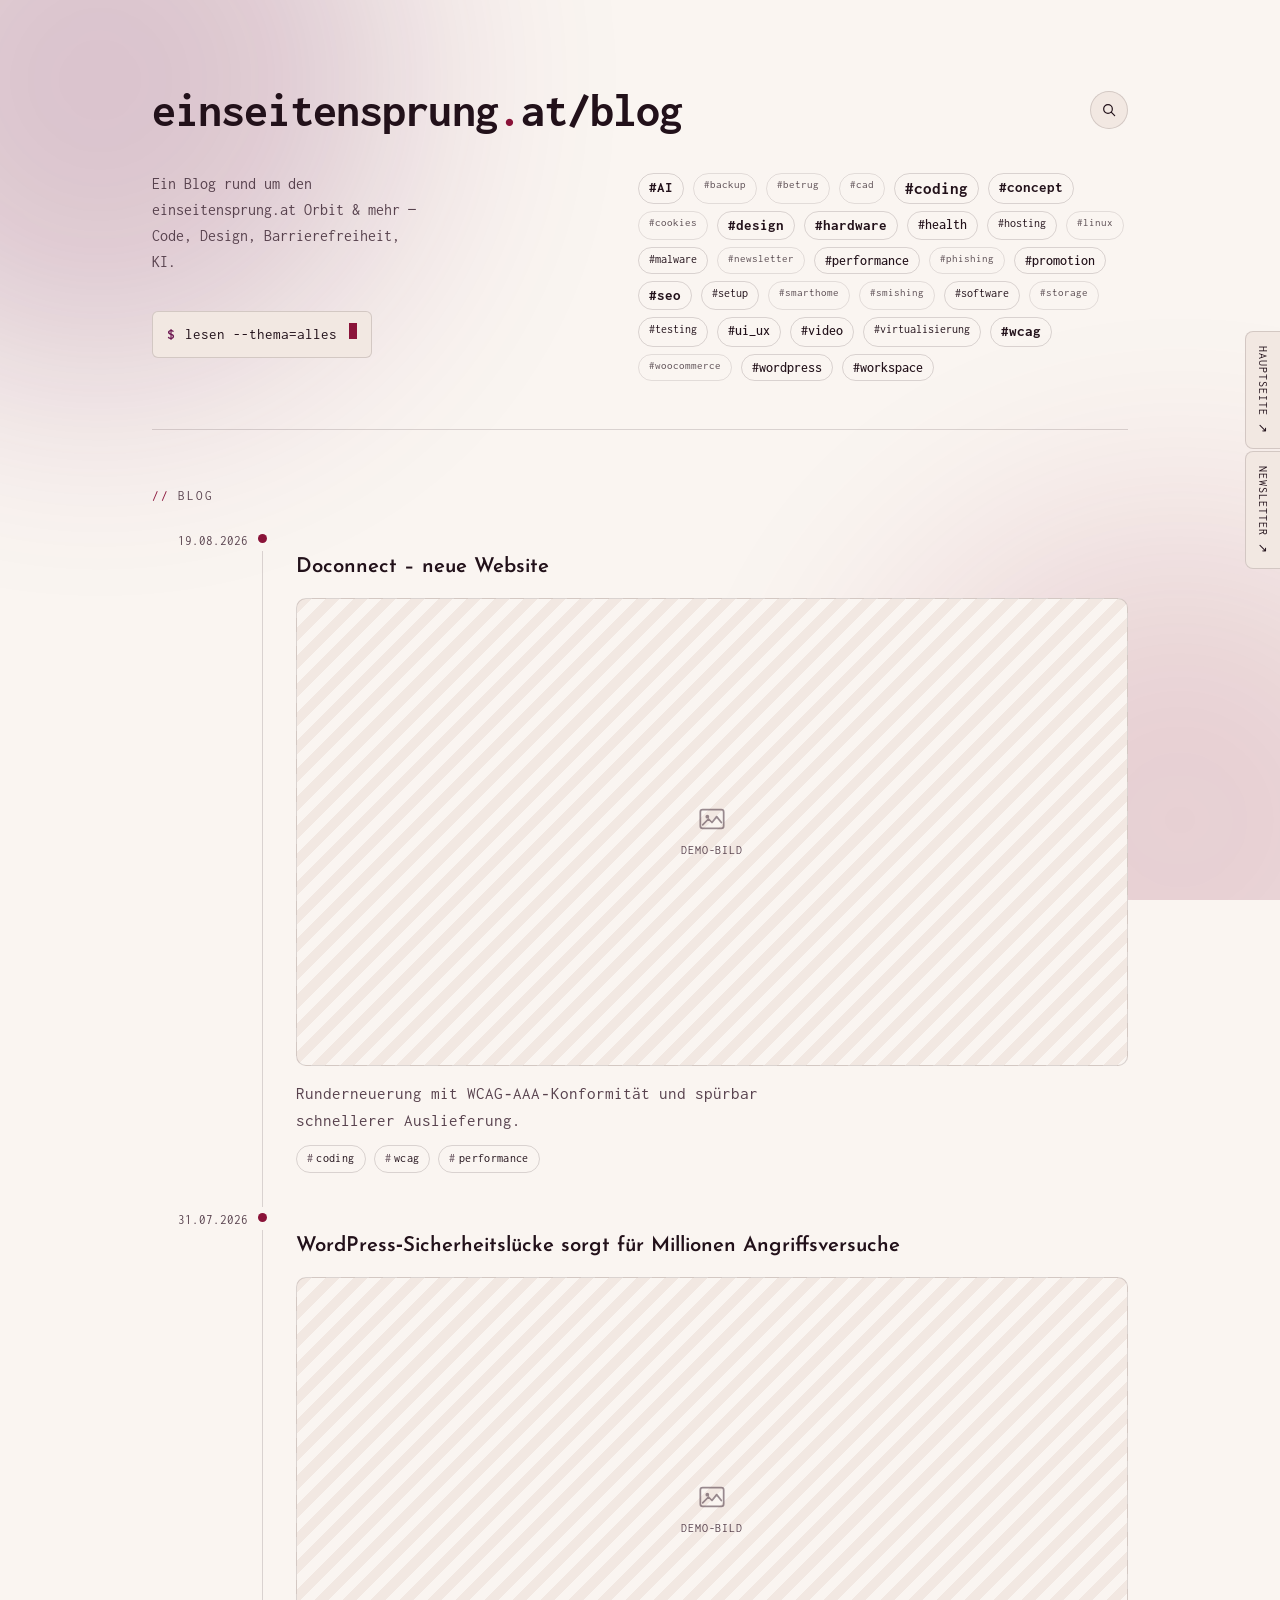
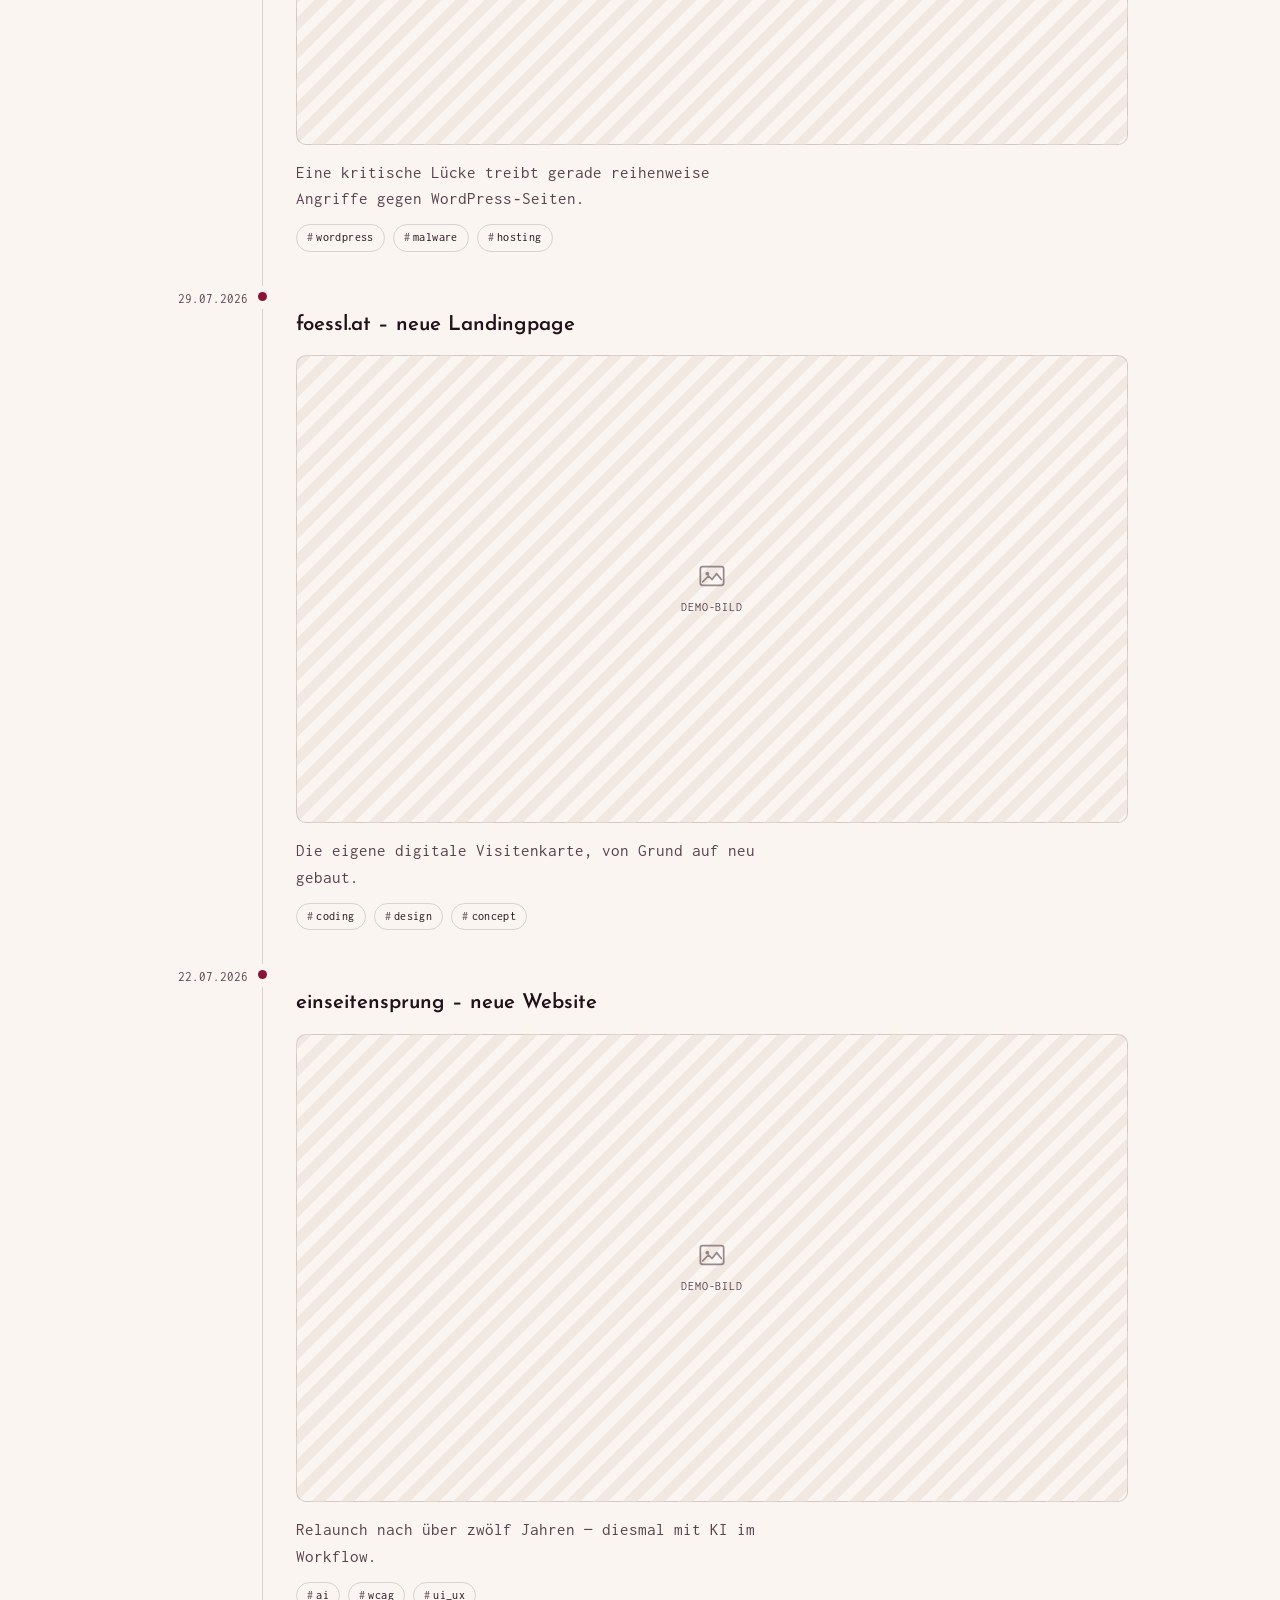
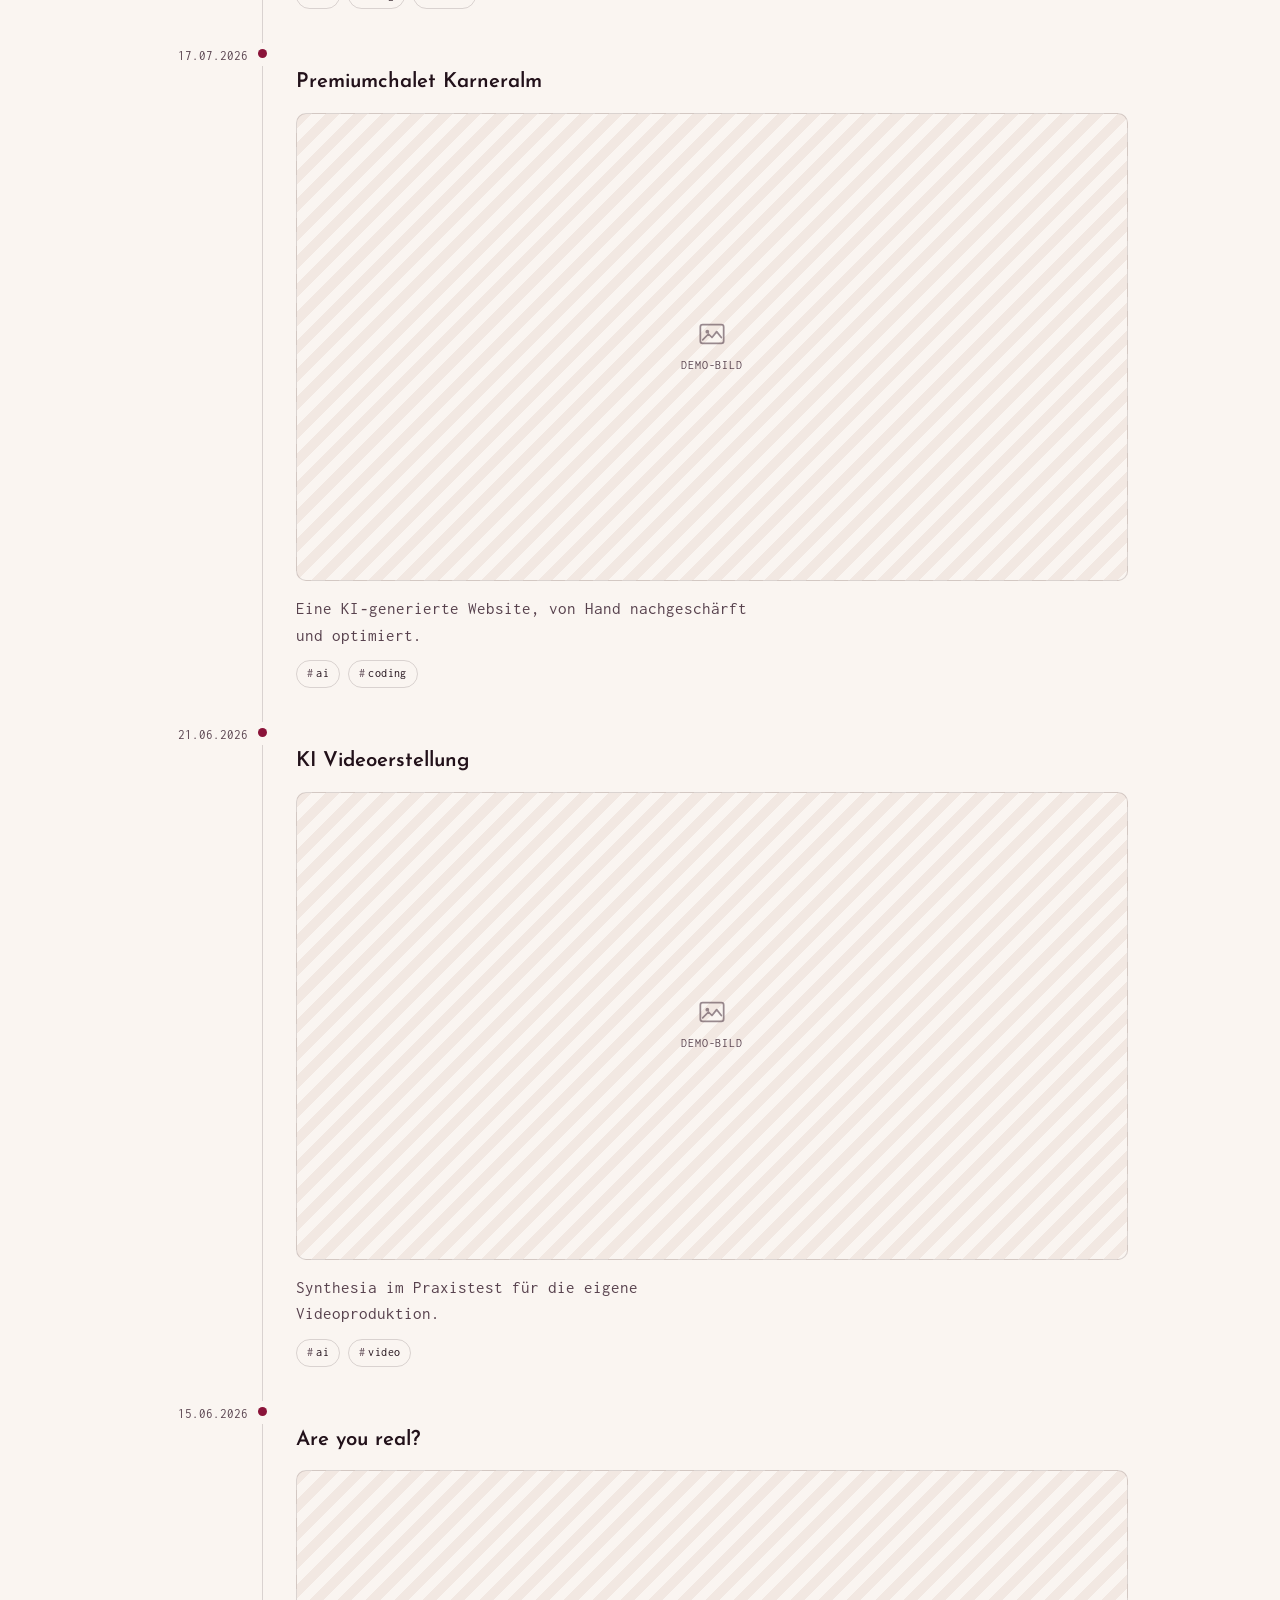
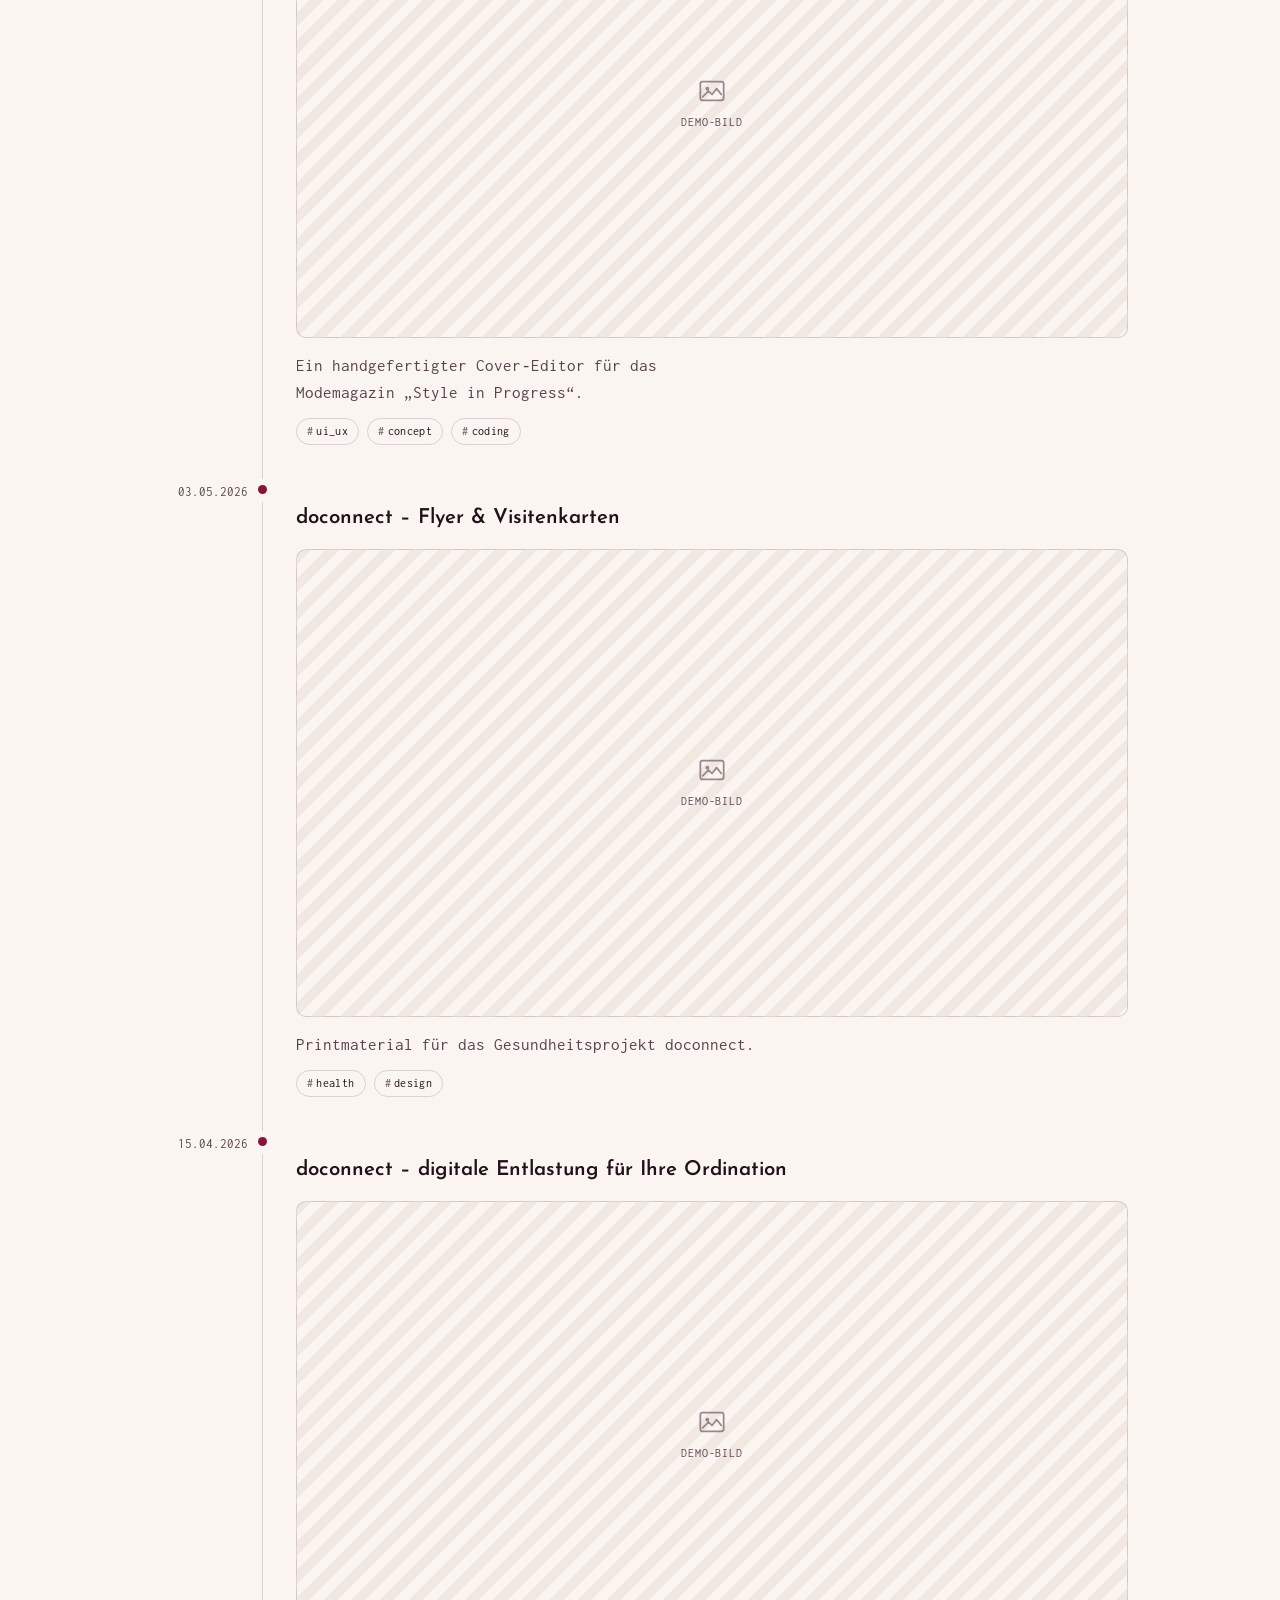
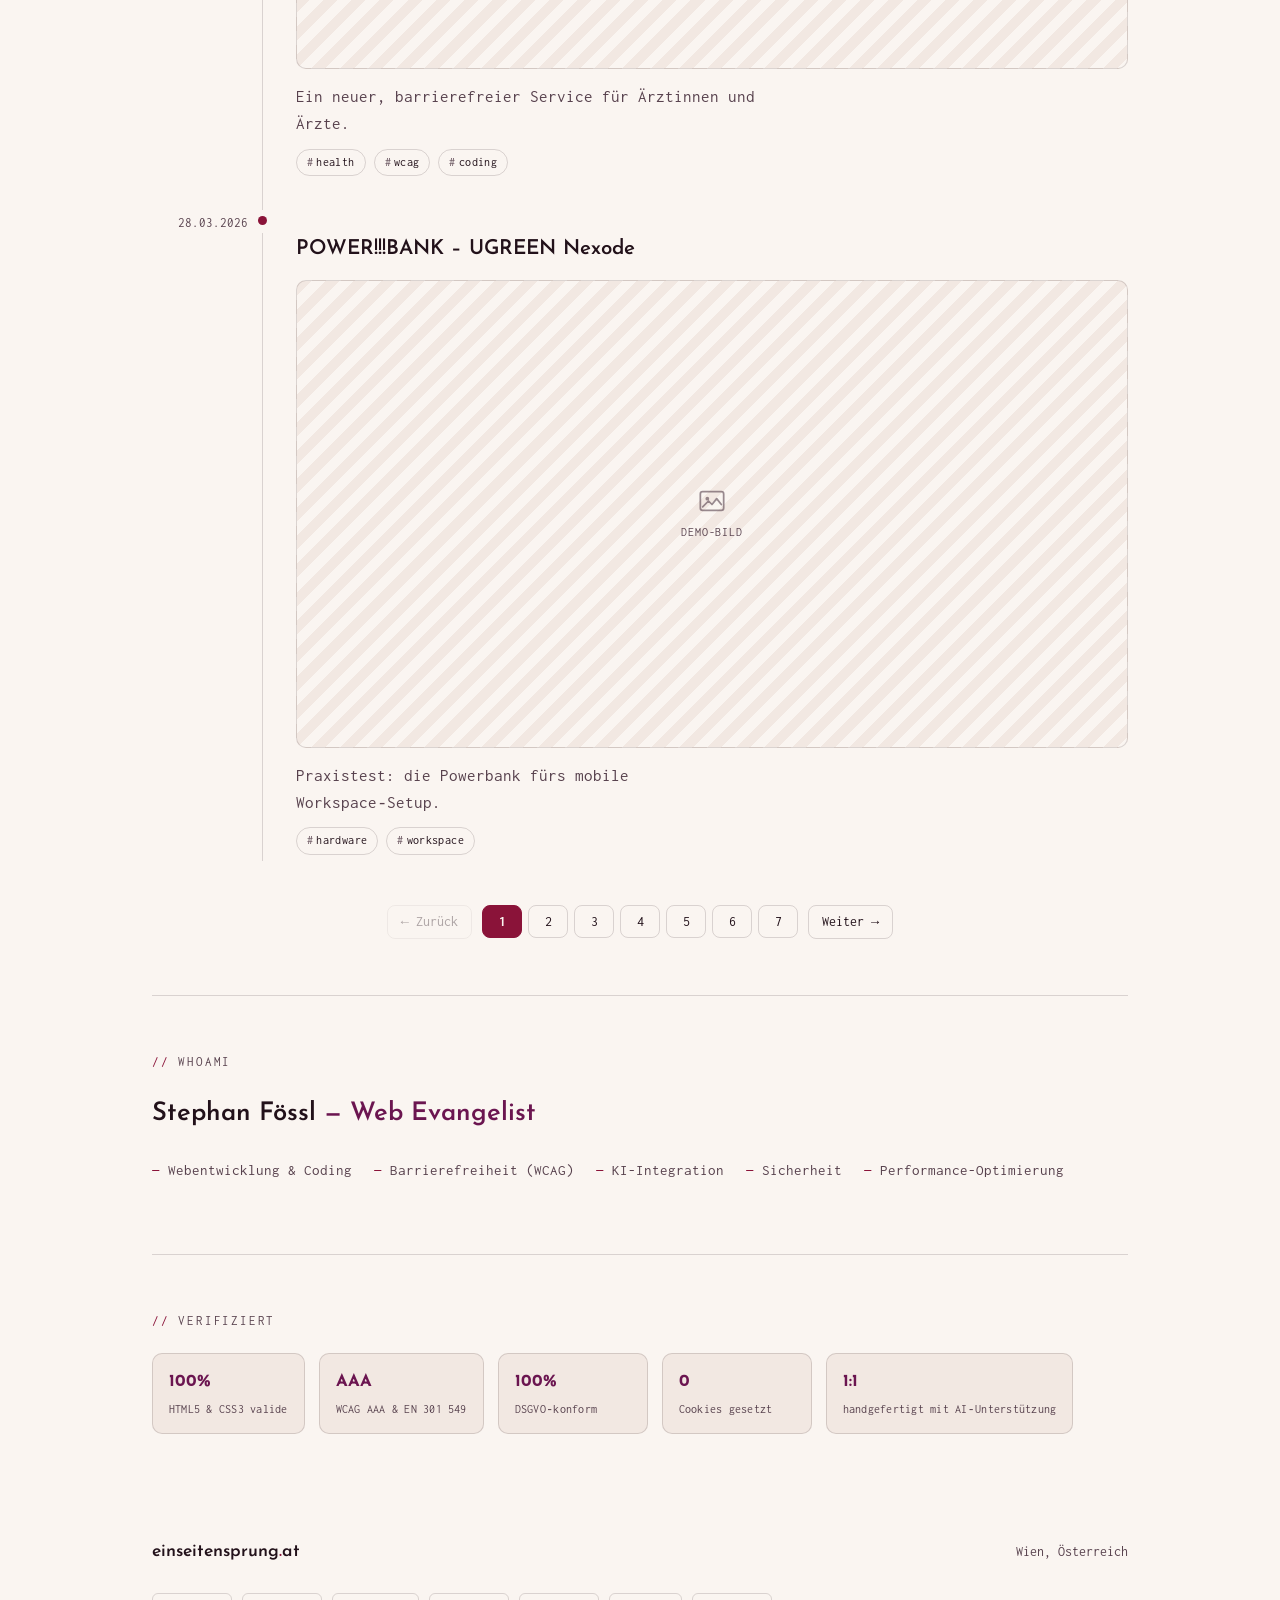
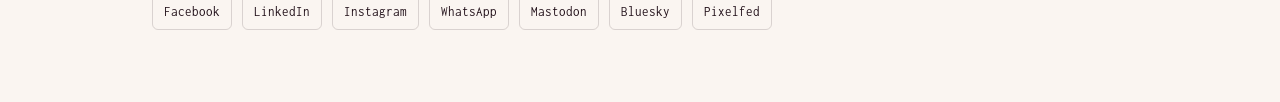
==== commit bc26d30e: "Google Fonts selbst hosten statt extern laden Josefin Sans und Inconsolata als woff2 in assets/fonts" ====
--- a/index.html
+++ b/index.html
@@ -5,9 +5,6 @@
 <meta name="viewport" content="width=device-width, initial-scale=1">
 <title>Einseitensprung Blog</title>
 <meta name="description" content="Ein handgebauter Onepager im Look von einseitensprung.at/blog — Blog-Feed, Verifiziert-Siegel und Kontakt.">
-<link rel="preconnect" href="https://fonts.googleapis.com">
-<link rel="preconnect" href="https://fonts.gstatic.com" crossorigin>
-<link href="https://fonts.googleapis.com/css2?family=Josefin+Sans:wght@300;500;600;700&family=Inconsolata:wght@400;500;700&display=swap" rel="stylesheet">
 <link rel="stylesheet" href="assets/style.css">
 
 </head>
--- a/assets/style.css
+++ b/assets/style.css
@@ -1,3 +1,53 @@
+@font-face{
+  font-family:'Josefin Sans';
+  font-style:normal;
+  font-weight:300;
+  font-display:swap;
+  src:url('fonts/josefin-sans-300.woff2') format('woff2');
+}
+@font-face{
+  font-family:'Josefin Sans';
+  font-style:normal;
+  font-weight:500;
+  font-display:swap;
+  src:url('fonts/josefin-sans-500.woff2') format('woff2');
+}
+@font-face{
+  font-family:'Josefin Sans';
+  font-style:normal;
+  font-weight:600;
+  font-display:swap;
+  src:url('fonts/josefin-sans-600.woff2') format('woff2');
+}
+@font-face{
+  font-family:'Josefin Sans';
+  font-style:normal;
+  font-weight:700;
+  font-display:swap;
+  src:url('fonts/josefin-sans-700.woff2') format('woff2');
+}
+@font-face{
+  font-family:'Inconsolata';
+  font-style:normal;
+  font-weight:400;
+  font-display:swap;
+  src:url('fonts/inconsolata-400.woff2') format('woff2');
+}
+@font-face{
+  font-family:'Inconsolata';
+  font-style:normal;
+  font-weight:500;
+  font-display:swap;
+  src:url('fonts/inconsolata-500.woff2') format('woff2');
+}
+@font-face{
+  font-family:'Inconsolata';
+  font-style:normal;
+  font-weight:700;
+  font-display:swap;
+  src:url('fonts/inconsolata-700.woff2') format('woff2');
+}
+
 :root{
   --paper:#faf5f1;
   --paper-raised:#f2e8e2;
